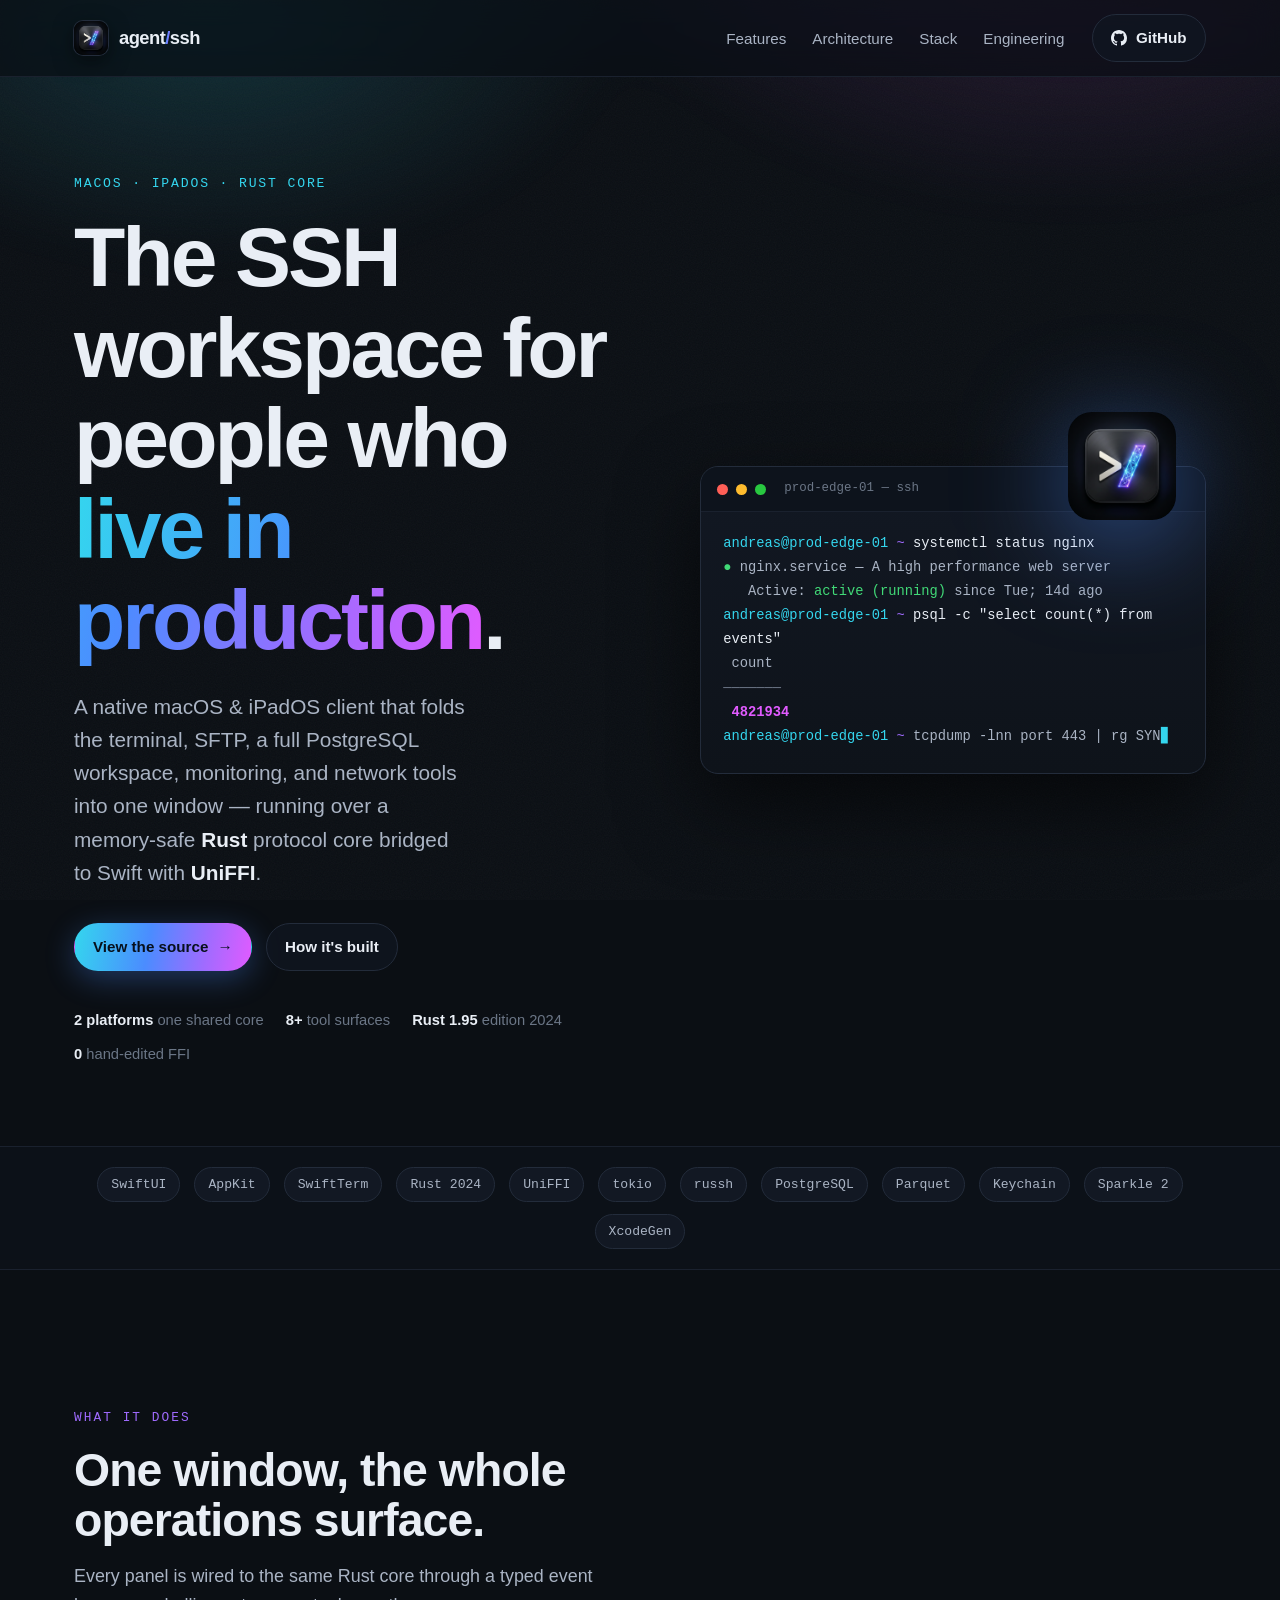
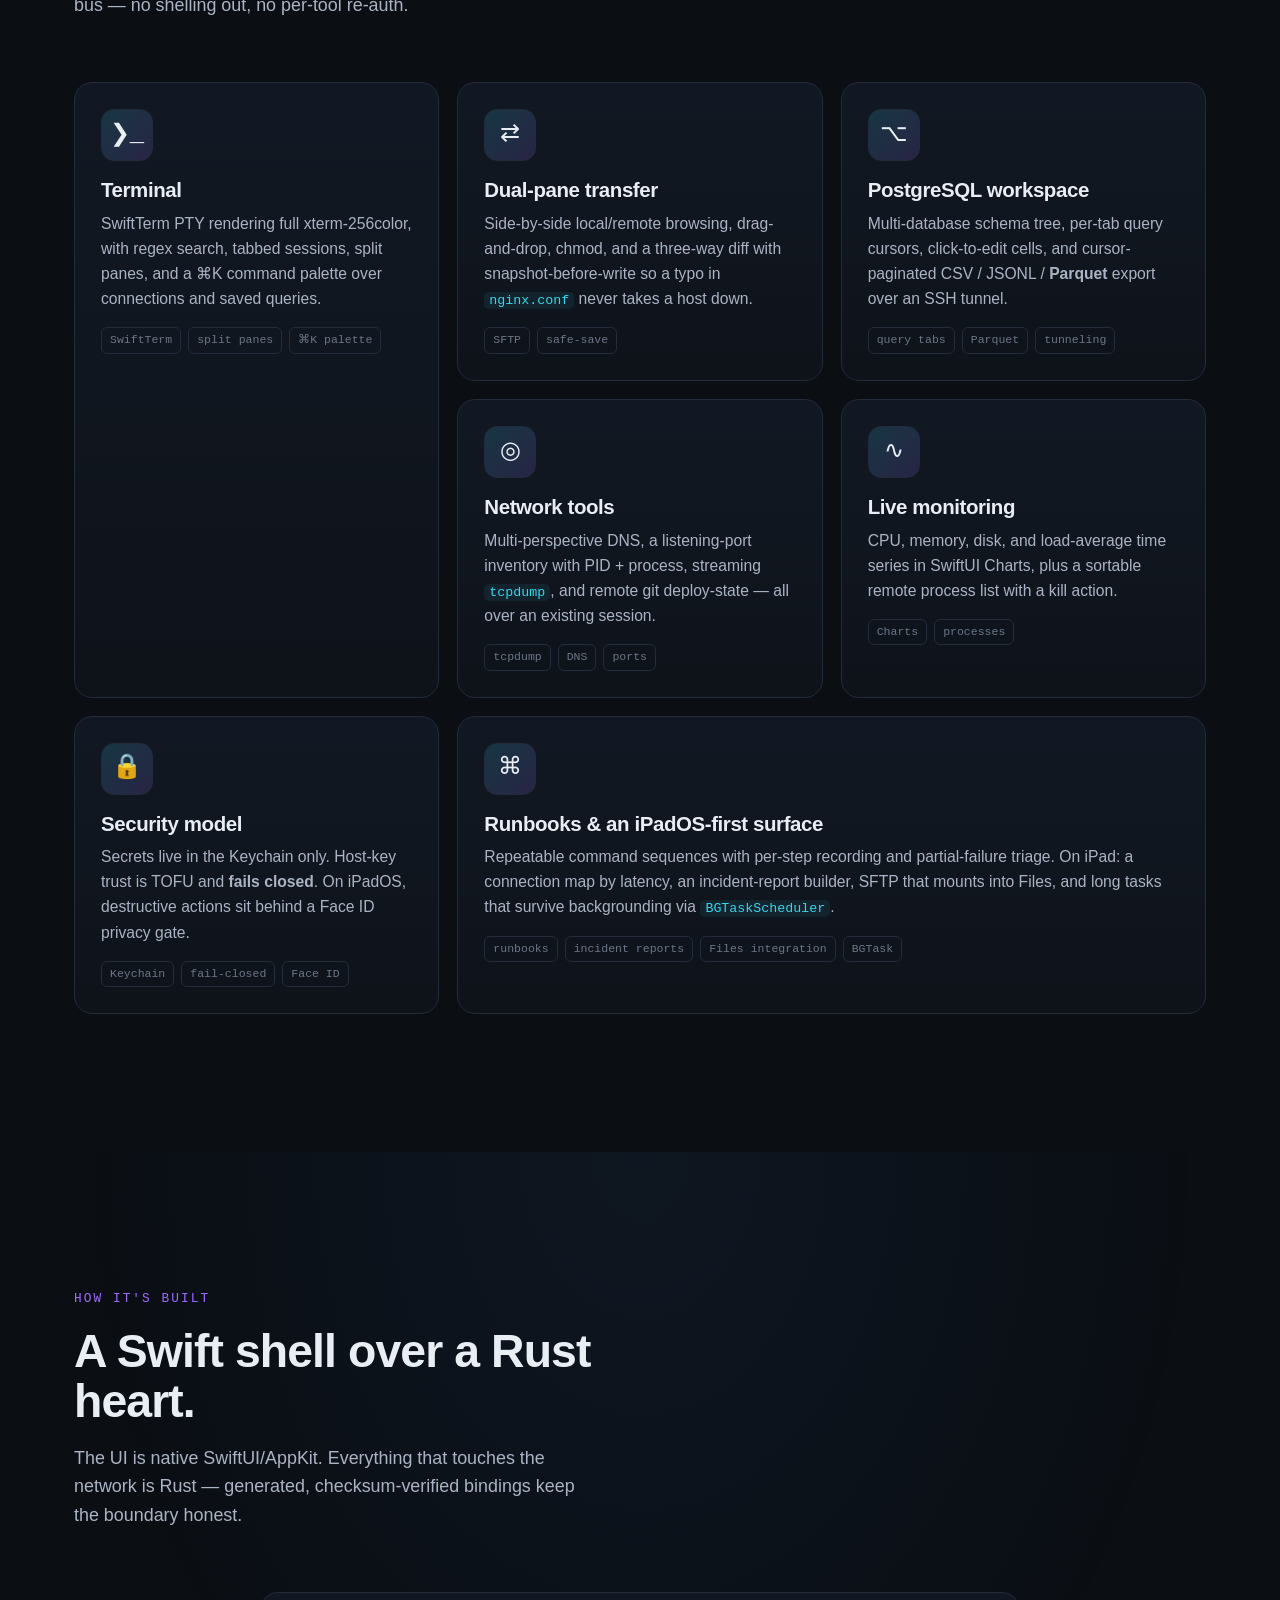
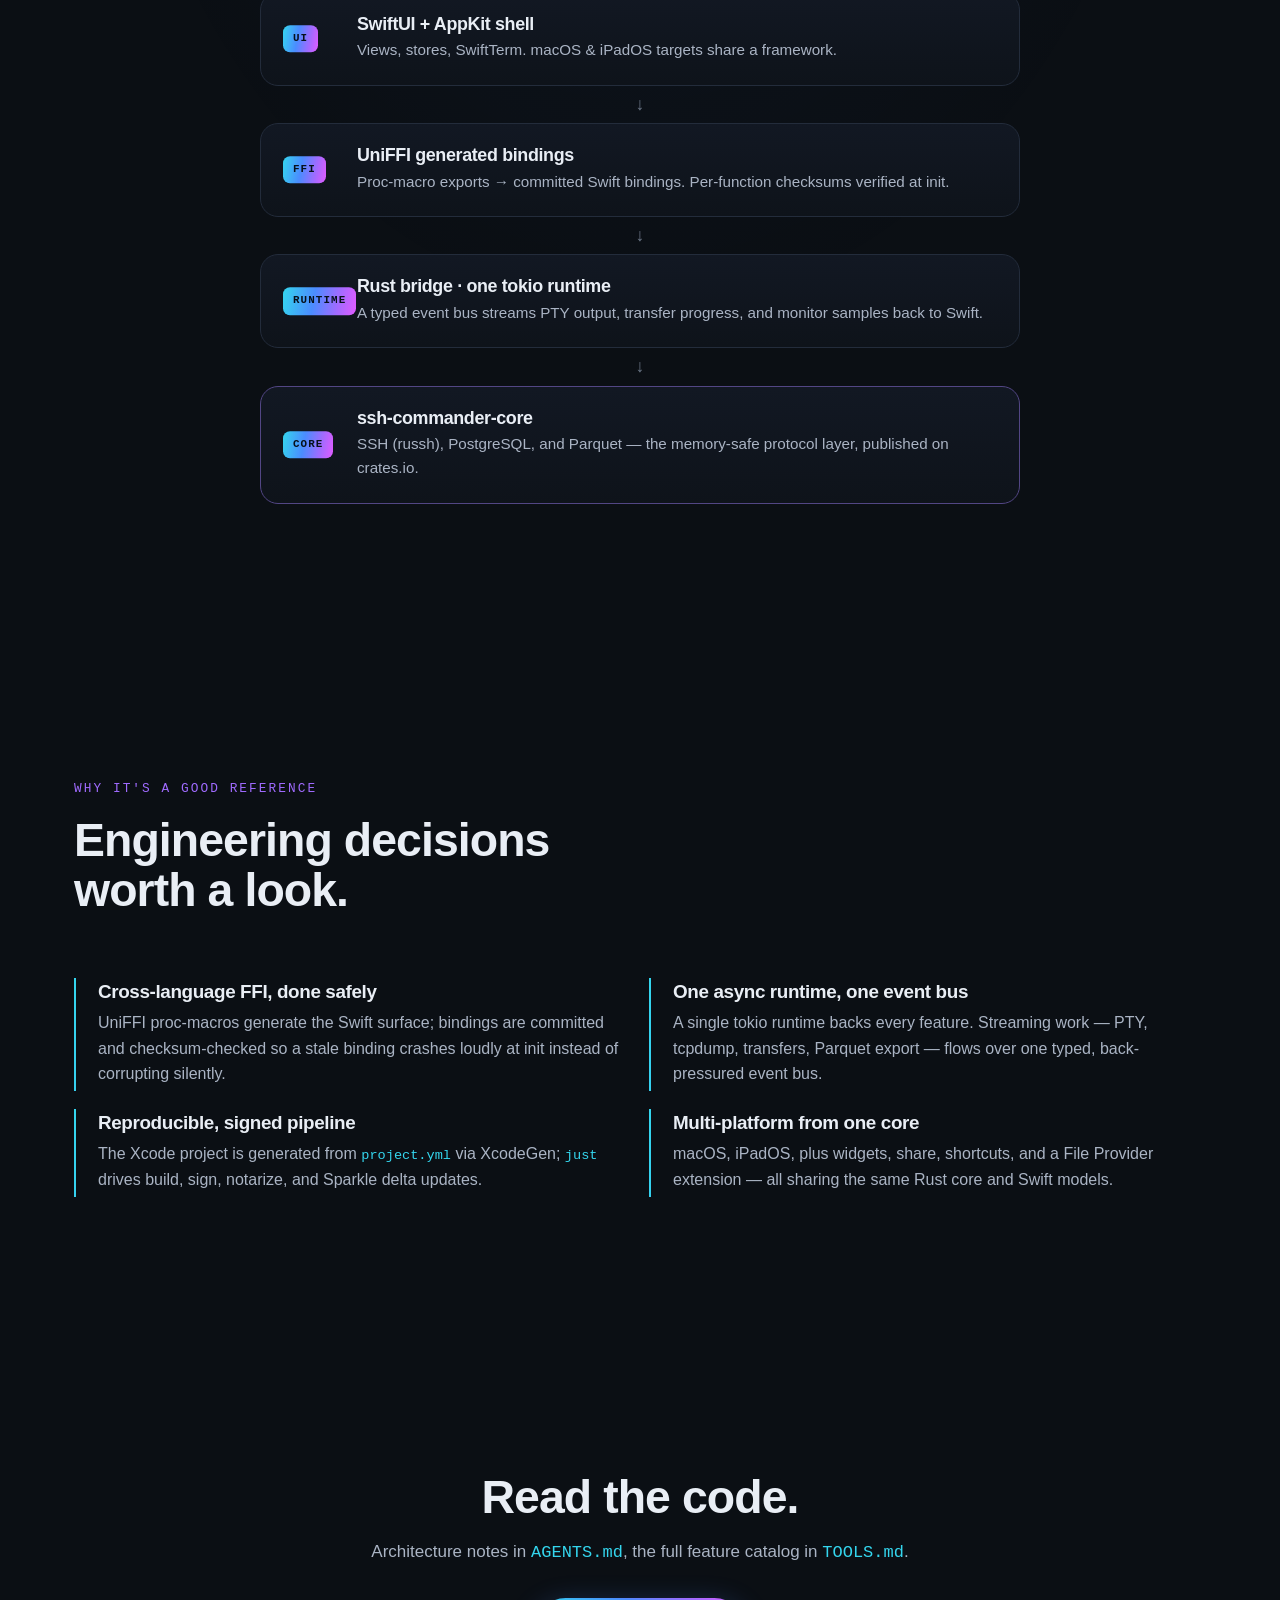
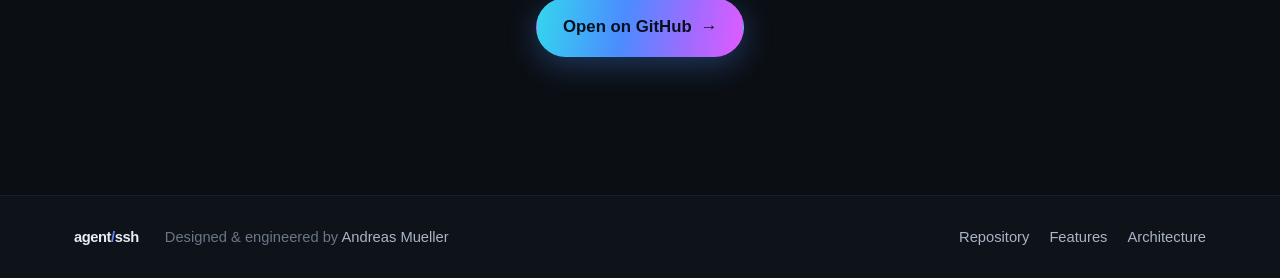
==== site/index.html @ 8d7138bf "docs: add landing page, social card, AGPL license, and contribution docs - site/: dark 'midnight ter" ====
<!doctype html>
<html lang="en">
  <head>
    <meta charset="utf-8" />
    <meta name="viewport" content="width=device-width, initial-scale=1" />
    <title>agent-ssh — native macOS &amp; iPadOS SSH workspace with a Rust core</title>
    <meta
      name="description"
      content="A native macOS and iPadOS SSH workspace — terminal, SFTP, PostgreSQL, monitoring, and network tools — built on a memory-safe Rust protocol core bridged to Swift with UniFFI."
    />
    <meta name="theme-color" content="#0B0F14" />
    <meta name="color-scheme" content="dark" />

    <!-- Open Graph / social -->
    <meta property="og:type" content="website" />
    <meta property="og:title" content="agent-ssh — SSH workspace for people who live in production" />
    <meta
      property="og:description"
      content="Native macOS &amp; iPadOS. Terminal, SFTP, PostgreSQL, monitoring — over a memory-safe Rust core bridged to Swift with UniFFI."
    />
    <meta property="og:url" content="https://asmuelle.github.io/agent-ssh/" />
    <meta property="og:image" content="https://asmuelle.github.io/agent-ssh/assets/og-image.png" />
    <meta property="og:image:width" content="1200" />
    <meta property="og:image:height" content="630" />
    <meta name="twitter:card" content="summary_large_image" />
    <meta name="twitter:title" content="agent-ssh — SSH workspace for people who live in production" />
    <meta
      name="twitter:description"
      content="Native macOS &amp; iPadOS. Terminal, SFTP, PostgreSQL, monitoring — over a memory-safe Rust core."
    />
    <meta name="twitter:image" content="https://asmuelle.github.io/agent-ssh/assets/og-image.png" />

    <link rel="icon" type="image/png" href="assets/icon.png" />
    <link rel="apple-touch-icon" href="assets/icon.png" />
    <link rel="preload" as="image" href="assets/icon.png" fetchpriority="high" />
    <link rel="stylesheet" href="styles.css" />
  </head>
  <body>
    <div class="grain" aria-hidden="true"></div>
    <div class="aurora" aria-hidden="true"></div>

    <header class="site-header">
      <nav class="nav" aria-label="Primary">
        <a class="brand" href="#top" aria-label="agent-ssh home">
          <img class="brand-mark" src="assets/icon.png" alt="" width="34" height="34" />
          <span class="brand-name">agent<span class="brand-slash">/</span>ssh</span>
        </a>
        <ul class="nav-links">
          <li><a href="#features">Features</a></li>
          <li><a href="#architecture">Architecture</a></li>
          <li><a href="#stack">Stack</a></li>
          <li><a href="#engineering">Engineering</a></li>
        </ul>
        <a class="btn btn-ghost nav-cta" href="https://github.com/asmuelle/agent-ssh">
          <svg viewBox="0 0 16 16" width="16" height="16" aria-hidden="true" fill="currentColor">
            <path d="M8 0C3.58 0 0 3.58 0 8c0 3.54 2.29 6.53 5.47 7.59.4.07.55-.17.55-.38 0-.19-.01-.82-.01-1.49-2.01.37-2.53-.49-2.69-.94-.09-.23-.48-.94-.82-1.13-.28-.15-.68-.52-.01-.53.63-.01 1.08.58 1.23.82.72 1.21 1.87.87 2.33.66.07-.52.28-.87.51-1.07-1.78-.2-3.64-.89-3.64-3.95 0-.87.31-1.59.82-2.15-.08-.2-.36-1.02.08-2.12 0 0 .67-.21 2.2.82.64-.18 1.32-.27 2-.27.68 0 1.36.09 2 .27 1.53-1.04 2.2-.82 2.2-.82.44 1.1.16 1.92.08 2.12.51.56.82 1.27.82 2.15 0 3.07-1.87 3.75-3.65 3.95.29.25.54.73.54 1.48 0 1.07-.01 1.93-.01 2.2 0 .21.15.46.55.38A8.01 8.01 0 0016 8c0-4.42-3.58-8-8-8z"/>
          </svg>
          GitHub
        </a>
      </nav>
    </header>

    <main id="top">
      <!-- HERO -->
      <section class="hero" aria-labelledby="hero-heading">
        <div class="hero-copy" data-reveal>
          <p class="eyebrow">macOS&nbsp;·&nbsp;iPadOS&nbsp;·&nbsp;Rust&nbsp;core</p>
          <h1 id="hero-heading">
            The SSH workspace for people who <span class="grad">live in production</span>.
          </h1>
          <p class="lede">
            A native macOS &amp; iPadOS client that folds the terminal, SFTP, a full
            PostgreSQL workspace, monitoring, and network tools into one window —
            running over a memory-safe <strong>Rust</strong> protocol core bridged to
            Swift with <strong>UniFFI</strong>.
          </p>
          <div class="cta-row">
            <a class="btn btn-primary" href="https://github.com/asmuelle/agent-ssh">
              View the source
              <span class="btn-arrow" aria-hidden="true">→</span>
            </a>
            <a class="btn btn-ghost" href="#architecture">How it's built</a>
          </div>
          <ul class="hero-chips" aria-label="At a glance">
            <li><b>2&nbsp;platforms</b> one shared core</li>
            <li><b>8+</b> tool surfaces</li>
            <li><b>Rust 1.95</b> edition 2024</li>
            <li><b>0</b> hand-edited FFI</li>
          </ul>
        </div>

        <div class="hero-visual" data-reveal>
          <div class="glow-icon">
            <img src="assets/icon.png" alt="agent-ssh app icon" width="120" height="120" />
          </div>
          <div class="window" role="img" aria-label="Terminal session example">
            <div class="window-bar">
              <span class="dot dot-r"></span><span class="dot dot-y"></span><span class="dot dot-g"></span>
              <span class="window-title">prod-edge-01 — ssh</span>
            </div>
            <pre class="term" aria-hidden="true"><code><span class="c-prompt">andreas@prod-edge-01</span><span class="c-path"> ~</span> <span class="c-cmd">systemctl status nginx</span>
<span class="c-ok">●</span> nginx.service — A high performance web server
   Active: <span class="c-ok">active (running)</span> since Tue; 14d ago
<span class="c-prompt">andreas@prod-edge-01</span><span class="c-path"> ~</span> <span class="c-cmd">psql -c "select count(*) from events"</span>
 count
<span class="c-dim">───────</span>
 <span class="c-num">4821934</span>
<span class="c-prompt">andreas@prod-edge-01</span><span class="c-path"> ~</span> <span class="typed" data-type="tcpdump -lnn port 443 | rg SYN"></span><span class="caret">▋</span></code></pre>
          </div>
        </div>
      </section>

      <!-- STACK STRIP -->
      <section class="stack-strip" id="stack" aria-label="Technology stack">
        <ul class="ticker" data-reveal>
          <li>SwiftUI</li><li>AppKit</li><li>SwiftTerm</li><li>Rust&nbsp;2024</li>
          <li>UniFFI</li><li>tokio</li><li>russh</li><li>PostgreSQL</li>
          <li>Parquet</li><li>Keychain</li><li>Sparkle&nbsp;2</li><li>XcodeGen</li>
        </ul>
      </section>

      <!-- FEATURES -->
      <section class="section" id="features" aria-labelledby="features-heading">
        <div class="section-head" data-reveal>
          <p class="kicker">What it does</p>
          <h2 id="features-heading">One window, the whole operations surface.</h2>
          <p class="section-sub">
            Every panel is wired to the same Rust core through a typed event bus —
            no shelling out, no per-tool re-auth.
          </p>
        </div>

        <div class="bento">
          <article class="card card-lg" data-reveal>
            <div class="card-glyph">❯_</div>
            <h3>Terminal</h3>
            <p>
              SwiftTerm PTY rendering full xterm-256color, with regex search, tabbed
              sessions, split panes, and a ⌘K command palette over connections and
              saved queries.
            </p>
            <ul class="tags"><li>SwiftTerm</li><li>split panes</li><li>⌘K palette</li></ul>
          </article>

          <article class="card" data-reveal>
            <div class="card-glyph">⇄</div>
            <h3>Dual-pane transfer</h3>
            <p>
              Side-by-side local/remote browsing, drag-and-drop, chmod, and a
              three-way diff with snapshot-before-write so a typo in
              <code>nginx.conf</code> never takes a host down.
            </p>
            <ul class="tags"><li>SFTP</li><li>safe-save</li></ul>
          </article>

          <article class="card" data-reveal>
            <div class="card-glyph">⌥</div>
            <h3>PostgreSQL workspace</h3>
            <p>
              Multi-database schema tree, per-tab query cursors, click-to-edit cells,
              and cursor-paginated CSV / JSONL / <strong>Parquet</strong> export over
              an SSH tunnel.
            </p>
            <ul class="tags"><li>query tabs</li><li>Parquet</li><li>tunneling</li></ul>
          </article>

          <article class="card" data-reveal>
            <div class="card-glyph">◎</div>
            <h3>Network tools</h3>
            <p>
              Multi-perspective DNS, a listening-port inventory with PID + process,
              streaming <code>tcpdump</code>, and remote git deploy-state — all over an
              existing session.
            </p>
            <ul class="tags"><li>tcpdump</li><li>DNS</li><li>ports</li></ul>
          </article>

          <article class="card" data-reveal>
            <div class="card-glyph">∿</div>
            <h3>Live monitoring</h3>
            <p>
              CPU, memory, disk, and load-average time series in SwiftUI Charts, plus a
              sortable remote process list with a kill action.
            </p>
            <ul class="tags"><li>Charts</li><li>processes</li></ul>
          </article>

          <article class="card" data-reveal>
            <div class="card-glyph">🔒</div>
            <h3>Security model</h3>
            <p>
              Secrets live in the Keychain only. Host-key trust is TOFU and
              <strong>fails closed</strong>. On iPadOS, destructive actions sit behind a
              Face&nbsp;ID privacy gate.
            </p>
            <ul class="tags"><li>Keychain</li><li>fail-closed</li><li>Face ID</li></ul>
          </article>

          <article class="card card-wide" data-reveal>
            <div class="card-glyph">⌘</div>
            <h3>Runbooks &amp; an iPadOS-first surface</h3>
            <p>
              Repeatable command sequences with per-step recording and partial-failure
              triage. On iPad: a connection map by latency, an incident-report builder,
              SFTP that mounts into Files, and long tasks that survive backgrounding via
              <code>BGTaskScheduler</code>.
            </p>
            <ul class="tags"><li>runbooks</li><li>incident reports</li><li>Files integration</li><li>BGTask</li></ul>
          </article>
        </div>
      </section>

      <!-- ARCHITECTURE -->
      <section class="section section-arch" id="architecture" aria-labelledby="arch-heading">
        <div class="section-head" data-reveal>
          <p class="kicker">How it's built</p>
          <h2 id="arch-heading">A Swift shell over a Rust heart.</h2>
          <p class="section-sub">
            The UI is native SwiftUI/AppKit. Everything that touches the network is
            Rust — generated, checksum-verified bindings keep the boundary honest.
          </p>
        </div>

        <div class="arch" data-reveal>
          <div class="layer layer-ui">
            <span class="layer-tag">UI</span>
            <h4>SwiftUI&nbsp;+&nbsp;AppKit shell</h4>
            <p>Views, stores, SwiftTerm. macOS &amp; iPadOS targets share a framework.</p>
          </div>
          <div class="arch-arrow" aria-hidden="true">↓</div>
          <div class="layer layer-ffi">
            <span class="layer-tag">FFI</span>
            <h4>UniFFI generated bindings</h4>
            <p>Proc-macro exports → committed Swift bindings. Per-function checksums verified at init.</p>
          </div>
          <div class="arch-arrow" aria-hidden="true">↓</div>
          <div class="layer layer-rt">
            <span class="layer-tag">Runtime</span>
            <h4>Rust bridge · one tokio runtime</h4>
            <p>A typed event bus streams PTY output, transfer progress, and monitor samples back to Swift.</p>
          </div>
          <div class="arch-arrow" aria-hidden="true">↓</div>
          <div class="layer layer-core">
            <span class="layer-tag">Core</span>
            <h4>ssh-commander-core</h4>
            <p>SSH (russh), PostgreSQL, and Parquet — the memory-safe protocol layer, published on crates.io.</p>
          </div>
        </div>
      </section>

      <!-- ENGINEERING HIGHLIGHTS -->
      <section class="section" id="engineering" aria-labelledby="eng-heading">
        <div class="section-head" data-reveal>
          <p class="kicker">Why it's a good reference</p>
          <h2 id="eng-heading">Engineering decisions worth a look.</h2>
        </div>
        <div class="highlights">
          <div class="hl" data-reveal>
            <h3>Cross-language FFI, done safely</h3>
            <p>
              UniFFI proc-macros generate the Swift surface; bindings are committed and
              checksum-checked so a stale binding crashes loudly at init instead of
              corrupting silently.
            </p>
          </div>
          <div class="hl" data-reveal>
            <h3>One async runtime, one event bus</h3>
            <p>
              A single tokio runtime backs every feature. Streaming work — PTY, tcpdump,
              transfers, Parquet export — flows over one typed, back-pressured event bus.
            </p>
          </div>
          <div class="hl" data-reveal>
            <h3>Reproducible, signed pipeline</h3>
            <p>
              The Xcode project is generated from <code>project.yml</code> via XcodeGen;
              <code>just</code> drives build, sign, notarize, and Sparkle delta updates.
            </p>
          </div>
          <div class="hl" data-reveal>
            <h3>Multi-platform from one core</h3>
            <p>
              macOS, iPadOS, plus widgets, share, shortcuts, and a File Provider
              extension — all sharing the same Rust core and Swift models.
            </p>
          </div>
        </div>
      </section>

      <!-- CTA -->
      <section class="closing" data-reveal>
        <h2>Read the code.</h2>
        <p>Architecture notes in <code>AGENTS.md</code>, the full feature catalog in <code>TOOLS.md</code>.</p>
        <a class="btn btn-primary btn-lg" href="https://github.com/asmuelle/agent-ssh">
          Open on GitHub <span class="btn-arrow" aria-hidden="true">→</span>
        </a>
      </section>
    </main>

    <footer class="site-footer">
      <div class="foot-inner">
        <span class="foot-brand">agent<span class="brand-slash">/</span>ssh</span>
        <span class="foot-by">Designed &amp; engineered by <a href="https://github.com/asmuelle">Andreas&nbsp;Mueller</a></span>
        <nav class="foot-links" aria-label="Footer">
          <a href="https://github.com/asmuelle/agent-ssh">Repository</a>
          <a href="https://github.com/asmuelle/agent-ssh/blob/main/TOOLS.md">Features</a>
          <a href="https://github.com/asmuelle/agent-ssh/blob/main/AGENTS.md">Architecture</a>
        </nav>
      </div>
    </footer>

    <script src="main.js" defer></script>
  </body>
</html>
---- site/styles.css ----
/* ============================================================
   agent-ssh — landing page
   Design language: "midnight terminal" — near-black navy,
   chrome text, cyan→violet neon accent (from the app icon).
   ============================================================ */

:root {
  /* surfaces */
  --bg: #0b0f14;
  --bg-2: #0e131a;
  --surface: #121823;
  --surface-2: #161d2a;
  --line: #232c3b;
  --line-soft: #1a212e;

  /* text */
  --text: #e9eef5;
  --text-2: #aab4c4;
  --text-3: #6b7686;

  /* neon accent ramp (icon-derived) */
  --cyan: #34d6ee;
  --blue: #4b8cff;
  --violet: #a06bff;
  --magenta: #e15bff;
  --accent: var(--blue);

  --grad: linear-gradient(100deg, var(--cyan), var(--blue) 42%, var(--violet) 74%, var(--magenta));
  --grad-soft: linear-gradient(135deg, rgba(52, 214, 238, 0.16), rgba(160, 107, 255, 0.16));

  /* type */
  --font-ui: -apple-system, BlinkMacSystemFont, "SF Pro Display", "Segoe UI", Inter,
    Roboto, Helvetica, Arial, sans-serif;
  --font-mono: "SF Mono", ui-monospace, "JetBrains Mono", Menlo, Consolas, monospace;

  --text-hero: clamp(2.5rem, 1.3rem + 5.2vw, 5.25rem);
  --text-h2: clamp(1.7rem, 1.1rem + 2.4vw, 2.9rem);
  --text-lede: clamp(1.05rem, 0.98rem + 0.5vw, 1.3rem);

  /* rhythm */
  --space-section: clamp(4.5rem, 3rem + 7vw, 9rem);
  --radius: 18px;
  --radius-sm: 12px;
  --maxw: 1180px;

  /* motion */
  --dur: 280ms;
  --ease: cubic-bezier(0.16, 1, 0.3, 1);
}

* { box-sizing: border-box; }

html { scroll-behavior: smooth; }

body {
  margin: 0;
  background: var(--bg);
  color: var(--text);
  font-family: var(--font-ui);
  font-size: 17px;
  line-height: 1.6;
  -webkit-font-smoothing: antialiased;
  text-rendering: optimizeLegibility;
  overflow-x: hidden;
}

a { color: inherit; text-decoration: none; }
h1, h2, h3, h4 { margin: 0; line-height: 1.08; letter-spacing: -0.02em; font-weight: 700; }
p { margin: 0; }
img { display: block; }

/* ---- atmosphere ---- */
.aurora {
  position: fixed;
  inset: -25% -10% auto -10%;
  height: 80vh;
  z-index: 0;
  pointer-events: none;
  background:
    radial-gradient(40% 55% at 22% 30%, rgba(52, 214, 238, 0.18), transparent 70%),
    radial-gradient(45% 60% at 78% 18%, rgba(225, 91, 255, 0.16), transparent 72%),
    radial-gradient(50% 60% at 55% 0%, rgba(75, 140, 255, 0.16), transparent 70%);
  filter: blur(20px);
}
.grain {
  position: fixed;
  inset: 0;
  z-index: 1;
  pointer-events: none;
  opacity: 0.04;
  background-image: url("data:image/svg+xml,%3Csvg xmlns='http://www.w3.org/2000/svg' width='120' height='120'%3E%3Cfilter id='n'%3E%3CfeTurbulence type='fractalNoise' baseFrequency='0.85' numOctaves='3'/%3E%3C/filter%3E%3Crect width='100%25' height='100%25' filter='url(%23n)'/%3E%3C/svg%3E");
}

main, .site-header, .site-footer { position: relative; z-index: 2; }

/* ---- header / nav ---- */
.site-header {
  position: sticky;
  top: 0;
  backdrop-filter: saturate(140%) blur(14px);
  background: color-mix(in oklab, var(--bg) 72%, transparent);
  border-bottom: 1px solid var(--line-soft);
}
.nav {
  max-width: var(--maxw);
  margin: 0 auto;
  padding: 14px 24px;
  display: flex;
  align-items: center;
  gap: 24px;
}
.brand { display: flex; align-items: center; gap: 11px; font-weight: 700; letter-spacing: -0.03em; font-size: 1.15rem; }
.brand-mark { border-radius: 9px; box-shadow: 0 0 0 1px var(--line), 0 6px 20px rgba(0,0,0,0.5); }
.brand-slash { background: var(--grad); -webkit-background-clip: text; background-clip: text; color: transparent; }
.nav-links { display: flex; gap: 26px; list-style: none; margin: 0 0 0 auto; padding: 0; }
.nav-links a { color: var(--text-2); font-size: 0.95rem; transition: color var(--dur) var(--ease); }
.nav-links a:hover { color: var(--text); }
.nav-cta { margin-left: 4px; }

/* ---- buttons ---- */
.btn {
  display: inline-flex;
  align-items: center;
  gap: 9px;
  padding: 11px 18px;
  border-radius: 999px;
  font-weight: 600;
  font-size: 0.95rem;
  border: 1px solid transparent;
  transition: transform var(--dur) var(--ease), background var(--dur) var(--ease),
    border-color var(--dur) var(--ease), box-shadow var(--dur) var(--ease);
  will-change: transform;
}
.btn:hover { transform: translateY(-2px); }
.btn-primary {
  color: #07101c;
  background: var(--grad);
  box-shadow: 0 8px 30px rgba(75, 140, 255, 0.32);
}
.btn-primary:hover { box-shadow: 0 12px 40px rgba(160, 107, 255, 0.45); }
.btn-ghost {
  color: var(--text);
  border-color: var(--line);
  background: color-mix(in oklab, var(--surface) 60%, transparent);
}
.btn-ghost:hover { border-color: var(--accent); background: var(--surface-2); }
.btn-lg { padding: 15px 26px; font-size: 1.05rem; }
.btn-arrow { transition: transform var(--dur) var(--ease); }
.btn:hover .btn-arrow { transform: translateX(4px); }

/* ---- hero ---- */
.hero {
  max-width: var(--maxw);
  margin: 0 auto;
  padding: clamp(3rem, 2rem + 5vw, 6.5rem) 24px clamp(3rem, 2rem + 4vw, 5rem);
  display: grid;
  grid-template-columns: 1.05fr 0.95fr;
  gap: clamp(2rem, 1rem + 4vw, 4.5rem);
  align-items: center;
}
.eyebrow {
  font-family: var(--font-mono);
  font-size: 0.82rem;
  letter-spacing: 0.14em;
  text-transform: uppercase;
  color: var(--cyan);
  margin-bottom: 1.1rem;
}
h1#hero-heading { font-size: var(--text-hero); letter-spacing: -0.035em; }
.grad { background: var(--grad); -webkit-background-clip: text; background-clip: text; color: transparent; }
.lede { color: var(--text-2); font-size: var(--text-lede); margin-top: 1.5rem; max-width: 34ch; }
.lede strong { color: var(--text); font-weight: 600; }
.cta-row { display: flex; gap: 14px; margin-top: 2.1rem; flex-wrap: wrap; }

.hero-chips {
  display: flex;
  flex-wrap: wrap;
  gap: 10px 22px;
  list-style: none;
  margin: 2.4rem 0 0;
  padding: 0;
  font-size: 0.92rem;
  color: var(--text-3);
}
.hero-chips b { color: var(--text); font-variant-numeric: tabular-nums; }

/* hero visual */
.hero-visual { position: relative; }
.glow-icon {
  position: absolute;
  top: -54px;
  right: 6%;
  z-index: 3;
  filter: drop-shadow(0 18px 50px rgba(75, 140, 255, 0.5));
  animation: float 7s ease-in-out infinite;
}
.glow-icon img { width: 108px; height: 108px; border-radius: 24px; }

.window {
  border: 1px solid var(--line);
  border-radius: var(--radius);
  background: linear-gradient(180deg, var(--surface), var(--bg-2));
  box-shadow: 0 30px 80px rgba(0, 0, 0, 0.55), inset 0 1px 0 rgba(255, 255, 255, 0.04);
  overflow: hidden;
}
.window-bar {
  display: flex;
  align-items: center;
  gap: 8px;
  padding: 12px 16px;
  background: color-mix(in oklab, var(--surface-2) 80%, black);
  border-bottom: 1px solid var(--line-soft);
}
.dot { width: 11px; height: 11px; border-radius: 50%; }
.dot-r { background: #ff5f57; } .dot-y { background: #febc2e; } .dot-g { background: #28c840; }
.window-title {
  margin-left: 10px;
  font-family: var(--font-mono);
  font-size: 0.78rem;
  color: var(--text-3);
}
.term {
  margin: 0;
  padding: 20px 22px 24px;
  font-family: var(--font-mono);
  font-size: 0.86rem;
  line-height: 1.75;
  color: var(--text-2);
  white-space: pre-wrap;
  word-break: break-word;
}
.c-prompt { color: var(--cyan); }
.c-path { color: var(--violet); }
.c-cmd { color: var(--text); }
.c-ok { color: #41d977; }
.c-num { color: var(--magenta); font-weight: 600; }
.c-dim { color: var(--text-3); }
.caret { color: var(--cyan); animation: blink 1.1s step-end infinite; }

/* ---- stack strip ---- */
.stack-strip {
  border-block: 1px solid var(--line-soft);
  background: color-mix(in oklab, var(--bg-2) 70%, transparent);
  overflow: hidden;
}
.ticker {
  max-width: var(--maxw);
  margin: 0 auto;
  padding: 20px 24px;
  display: flex;
  flex-wrap: wrap;
  gap: 12px 14px;
  list-style: none;
  justify-content: center;
}
.ticker li {
  font-family: var(--font-mono);
  font-size: 0.82rem;
  color: var(--text-2);
  padding: 6px 13px;
  border: 1px solid var(--line);
  border-radius: 999px;
  background: var(--surface);
}

/* ---- sections ---- */
.section { max-width: var(--maxw); margin: 0 auto; padding: var(--space-section) 24px; }
.section-head { max-width: 56ch; margin-bottom: clamp(2.5rem, 1.5rem + 3vw, 4rem); }
.kicker {
  font-family: var(--font-mono);
  font-size: 0.8rem;
  letter-spacing: 0.16em;
  text-transform: uppercase;
  color: var(--violet);
  margin-bottom: 1rem;
}
.section h2 { font-size: var(--text-h2); }
.section-sub { color: var(--text-2); margin-top: 1.1rem; font-size: 1.12rem; }

/* ---- bento ---- */
.bento {
  display: grid;
  grid-template-columns: repeat(3, 1fr);
  gap: 18px;
}
.card {
  position: relative;
  border: 1px solid var(--line);
  border-radius: var(--radius);
  padding: 26px;
  background: linear-gradient(180deg, var(--surface), var(--bg-2));
  overflow: hidden;
  transition: transform var(--dur) var(--ease), border-color var(--dur) var(--ease),
    box-shadow var(--dur) var(--ease);
}
.card::before {
  content: "";
  position: absolute;
  inset: 0;
  padding: 1px;
  border-radius: inherit;
  background: var(--grad);
  -webkit-mask: linear-gradient(#000 0 0) content-box, linear-gradient(#000 0 0);
  -webkit-mask-composite: xor;
  mask-composite: exclude;
  opacity: 0;
  transition: opacity var(--dur) var(--ease);
}
.card:hover { transform: translateY(-4px); box-shadow: 0 22px 50px rgba(0, 0, 0, 0.5); }
.card:hover::before { opacity: 0.9; }
.card-lg { grid-column: span 1; grid-row: span 2; }
.card-wide { grid-column: span 2; }
.card-glyph {
  font-family: var(--font-mono);
  font-size: 1.5rem;
  width: 52px; height: 52px;
  display: grid; place-items: center;
  border-radius: 13px;
  background: var(--grad-soft);
  border: 1px solid var(--line);
  margin-bottom: 18px;
}
.card h3 { font-size: 1.28rem; margin-bottom: 0.6rem; }
.card p { color: var(--text-2); font-size: 0.98rem; }
.card code { font-family: var(--font-mono); font-size: 0.85em; color: var(--cyan); background: rgba(52,214,238,0.08); padding: 1px 5px; border-radius: 5px; }
.tags { display: flex; flex-wrap: wrap; gap: 7px; list-style: none; margin: 16px 0 0; padding: 0; }
.tags li {
  font-family: var(--font-mono);
  font-size: 0.72rem;
  color: var(--text-3);
  border: 1px solid var(--line);
  border-radius: 6px;
  padding: 3px 8px;
}

/* ---- architecture ---- */
.section-arch { background: radial-gradient(80% 120% at 50% 0%, rgba(75,140,255,0.06), transparent 60%); }
.arch {
  display: grid;
  gap: 10px;
  max-width: 760px;
  margin: 0 auto;
}
.layer {
  position: relative;
  border: 1px solid var(--line);
  border-radius: var(--radius);
  padding: 22px 24px 22px 96px;
  background: linear-gradient(180deg, var(--surface), var(--bg-2));
}
.layer-tag {
  position: absolute;
  left: 22px; top: 50%;
  transform: translateY(-50%);
  font-family: var(--font-mono);
  font-size: 0.68rem;
  letter-spacing: 0.1em;
  text-transform: uppercase;
  color: #07101c;
  background: var(--grad);
  padding: 5px 10px;
  border-radius: 7px;
  font-weight: 700;
}
.layer h4 { font-size: 1.12rem; margin-bottom: 4px; }
.layer p { color: var(--text-2); font-size: 0.95rem; }
.layer-core { border-color: color-mix(in oklab, var(--violet) 40%, var(--line)); }
.arch-arrow { text-align: center; color: var(--text-3); font-size: 1.1rem; line-height: 1; }

/* ---- highlights ---- */
.highlights { display: grid; grid-template-columns: repeat(2, 1fr); gap: 18px; }
.hl {
  border-left: 2px solid transparent;
  border-image: var(--grad) 1;
  padding: 4px 0 4px 22px;
}
.hl h3 { font-size: 1.18rem; margin-bottom: 0.5rem; }
.hl p { color: var(--text-2); font-size: 1rem; }
.hl code { font-family: var(--font-mono); font-size: 0.85em; color: var(--cyan); }

/* ---- closing ---- */
.closing {
  max-width: var(--maxw);
  margin: 0 auto;
  padding: var(--space-section) 24px;
  text-align: center;
}
.closing h2 { font-size: var(--text-h2); }
.closing p { color: var(--text-2); margin: 1rem 0 2rem; }
.closing code { font-family: var(--font-mono); color: var(--cyan); }

/* ---- footer ---- */
.site-footer { border-top: 1px solid var(--line-soft); background: var(--bg-2); }
.foot-inner {
  max-width: var(--maxw);
  margin: 0 auto;
  padding: 30px 24px;
  display: flex;
  flex-wrap: wrap;
  align-items: center;
  gap: 14px 26px;
  color: var(--text-3);
  font-size: 0.92rem;
}
.foot-brand { font-weight: 700; letter-spacing: -0.03em; color: var(--text); }
.foot-by { margin-right: auto; }
.foot-by a, .foot-links a { color: var(--text-2); transition: color var(--dur) var(--ease); }
.foot-by a:hover, .foot-links a:hover { color: var(--cyan); }
.foot-links { display: flex; gap: 20px; }

/* ---- reveal animation ---- */
[data-reveal] {
  opacity: 0;
  transform: translateY(22px);
  transition: opacity 0.7s var(--ease), transform 0.7s var(--ease);
}
[data-reveal].in { opacity: 1; transform: none; }

@keyframes float { 0%, 100% { transform: translateY(0); } 50% { transform: translateY(-10px); } }
@keyframes blink { 0%, 100% { opacity: 1; } 50% { opacity: 0; } }

/* ---- responsive ---- */
@media (max-width: 880px) {
  .hero { grid-template-columns: 1fr; }
  .hero-visual { order: -1; }
  .glow-icon { top: -38px; right: 4%; }
  .glow-icon img { width: 84px; height: 84px; }
  .nav-links { display: none; }
  .bento { grid-template-columns: repeat(2, 1fr); }
  .card-lg { grid-row: span 1; }
  .card-wide { grid-column: span 2; }
  .highlights { grid-template-columns: 1fr; }
}
@media (max-width: 560px) {
  body { font-size: 16px; }
  .bento { grid-template-columns: 1fr; }
  .card-wide { grid-column: span 1; }
  .foot-by { margin-right: 0; flex-basis: 100%; }
}

/* ---- accessibility ---- */
:focus-visible { outline: 2px solid var(--cyan); outline-offset: 3px; border-radius: 4px; }
@media (prefers-reduced-motion: reduce) {
  *, *::before, *::after { animation: none !important; transition: none !important; scroll-behavior: auto !important; }
  [data-reveal] { opacity: 1; transform: none; }
}
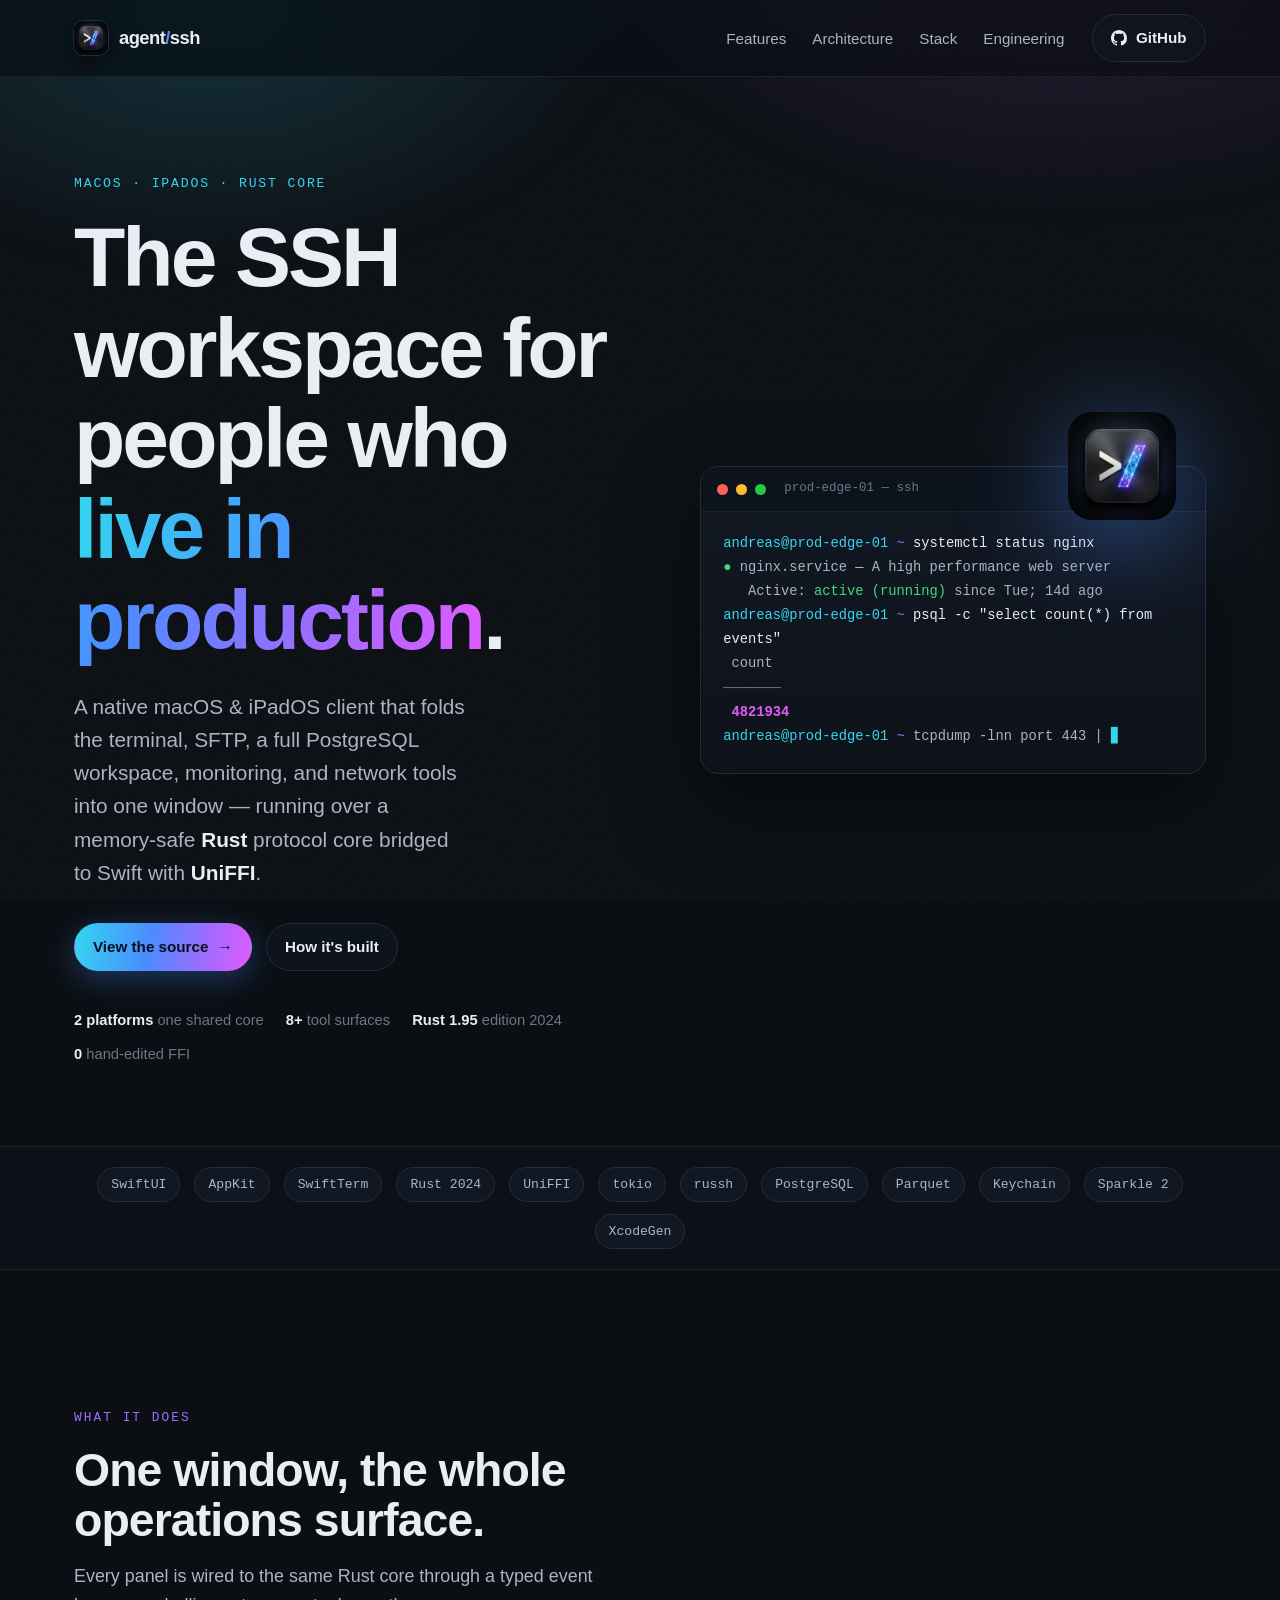
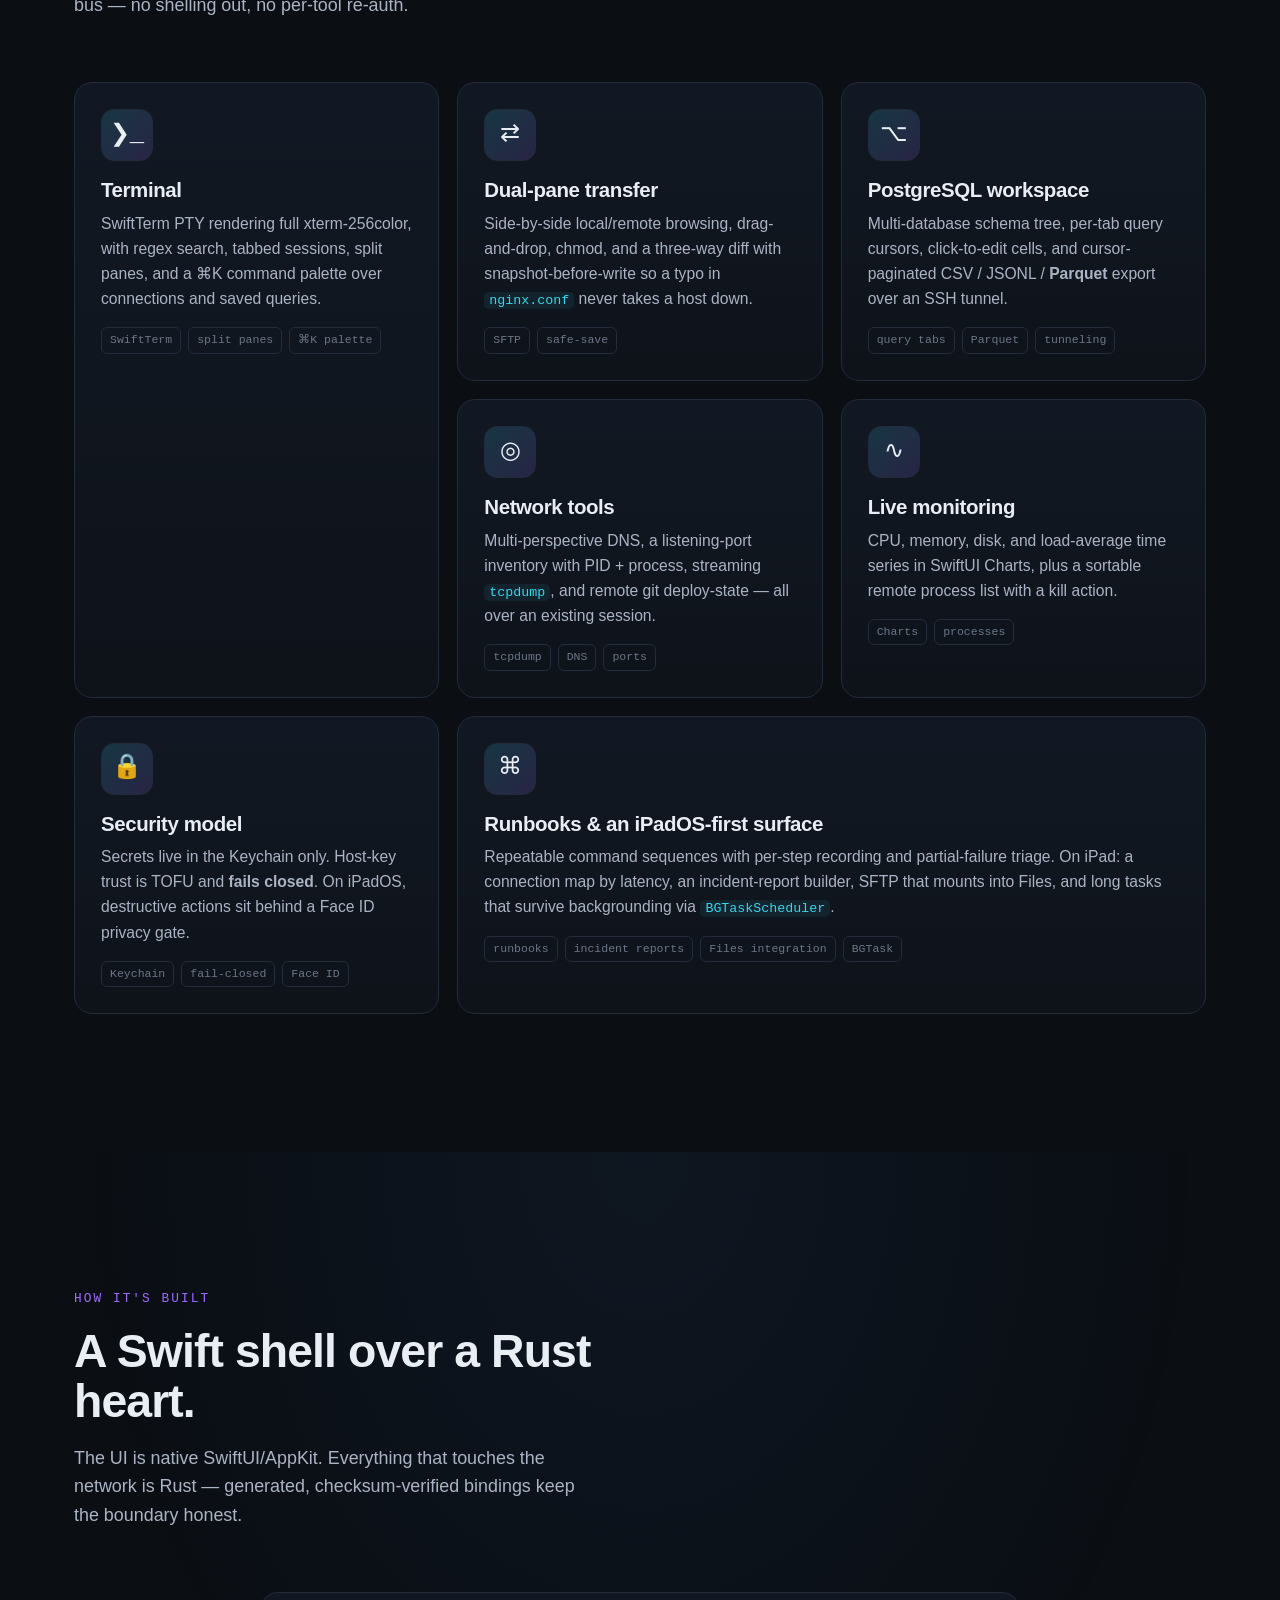
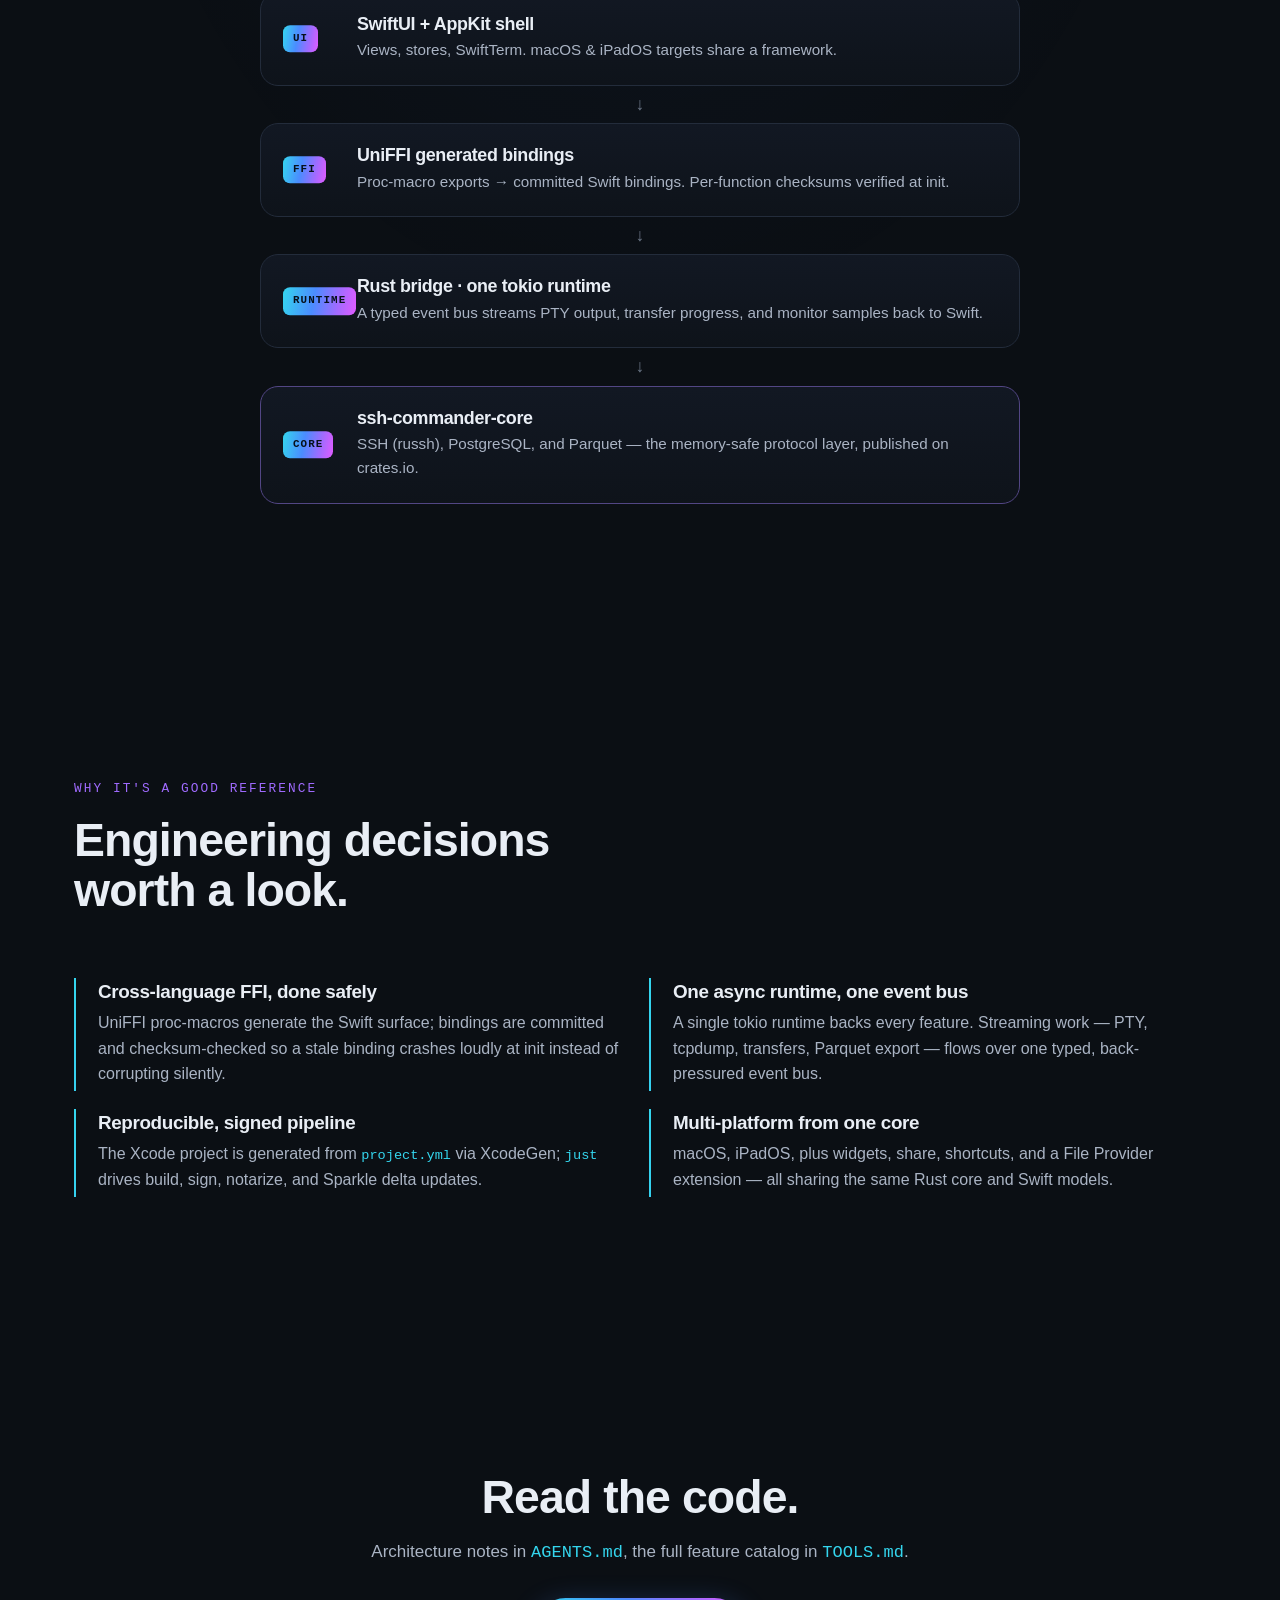
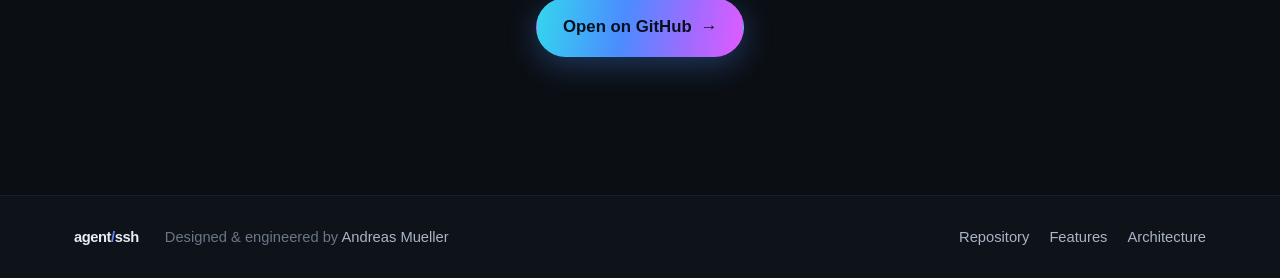
==== commit 4ed281d8: "site: add GoatCounter analytics to landing page Privacy-friendly, cookieless analytics via asmuelle." ====
--- a/site/index.html
+++ b/site/index.html
@@ -310,5 +310,12 @@
     </footer>
 
     <script src="main.js" defer></script>
+
+    <!-- Privacy-friendly analytics (GoatCounter) -->
+    <script
+      data-goatcounter="https://asmuelle.goatcounter.com/count"
+      async
+      src="//gc.zgo.at/count.js"
+    ></script>
   </body>
 </html>
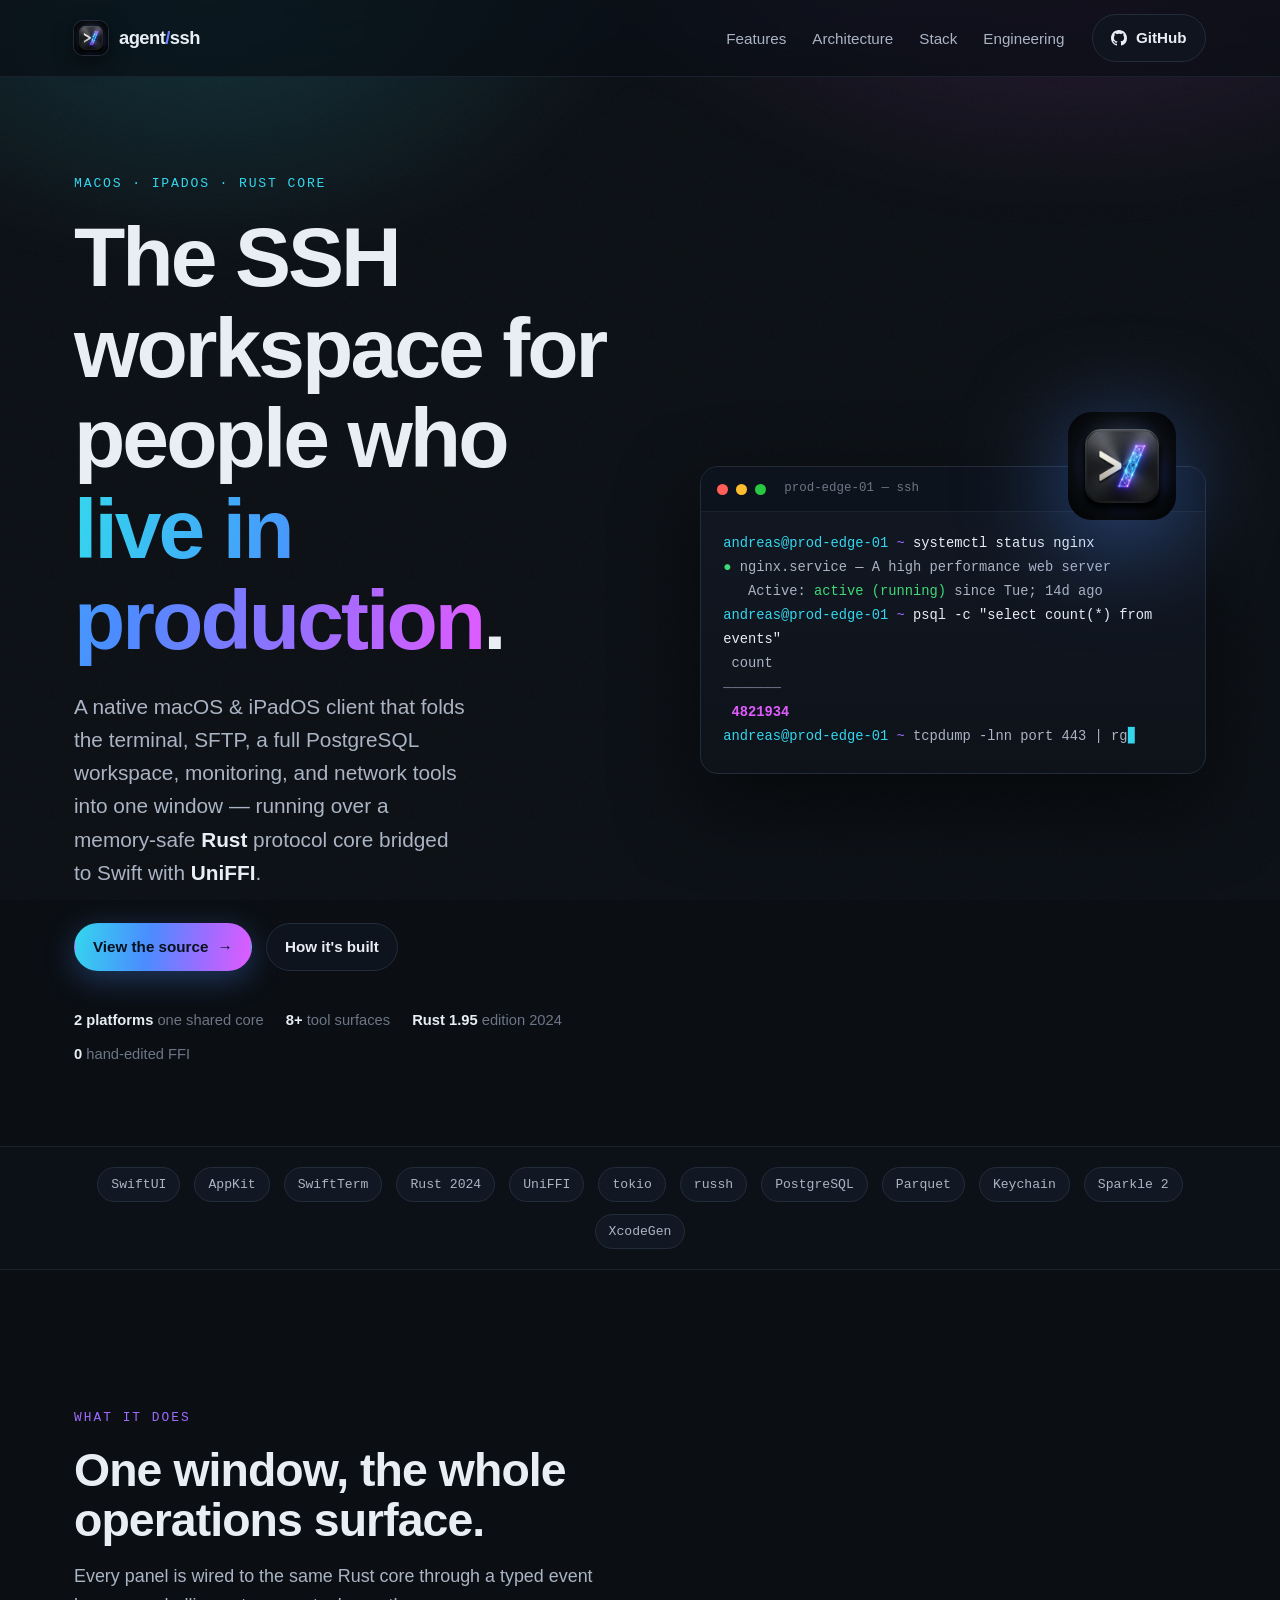
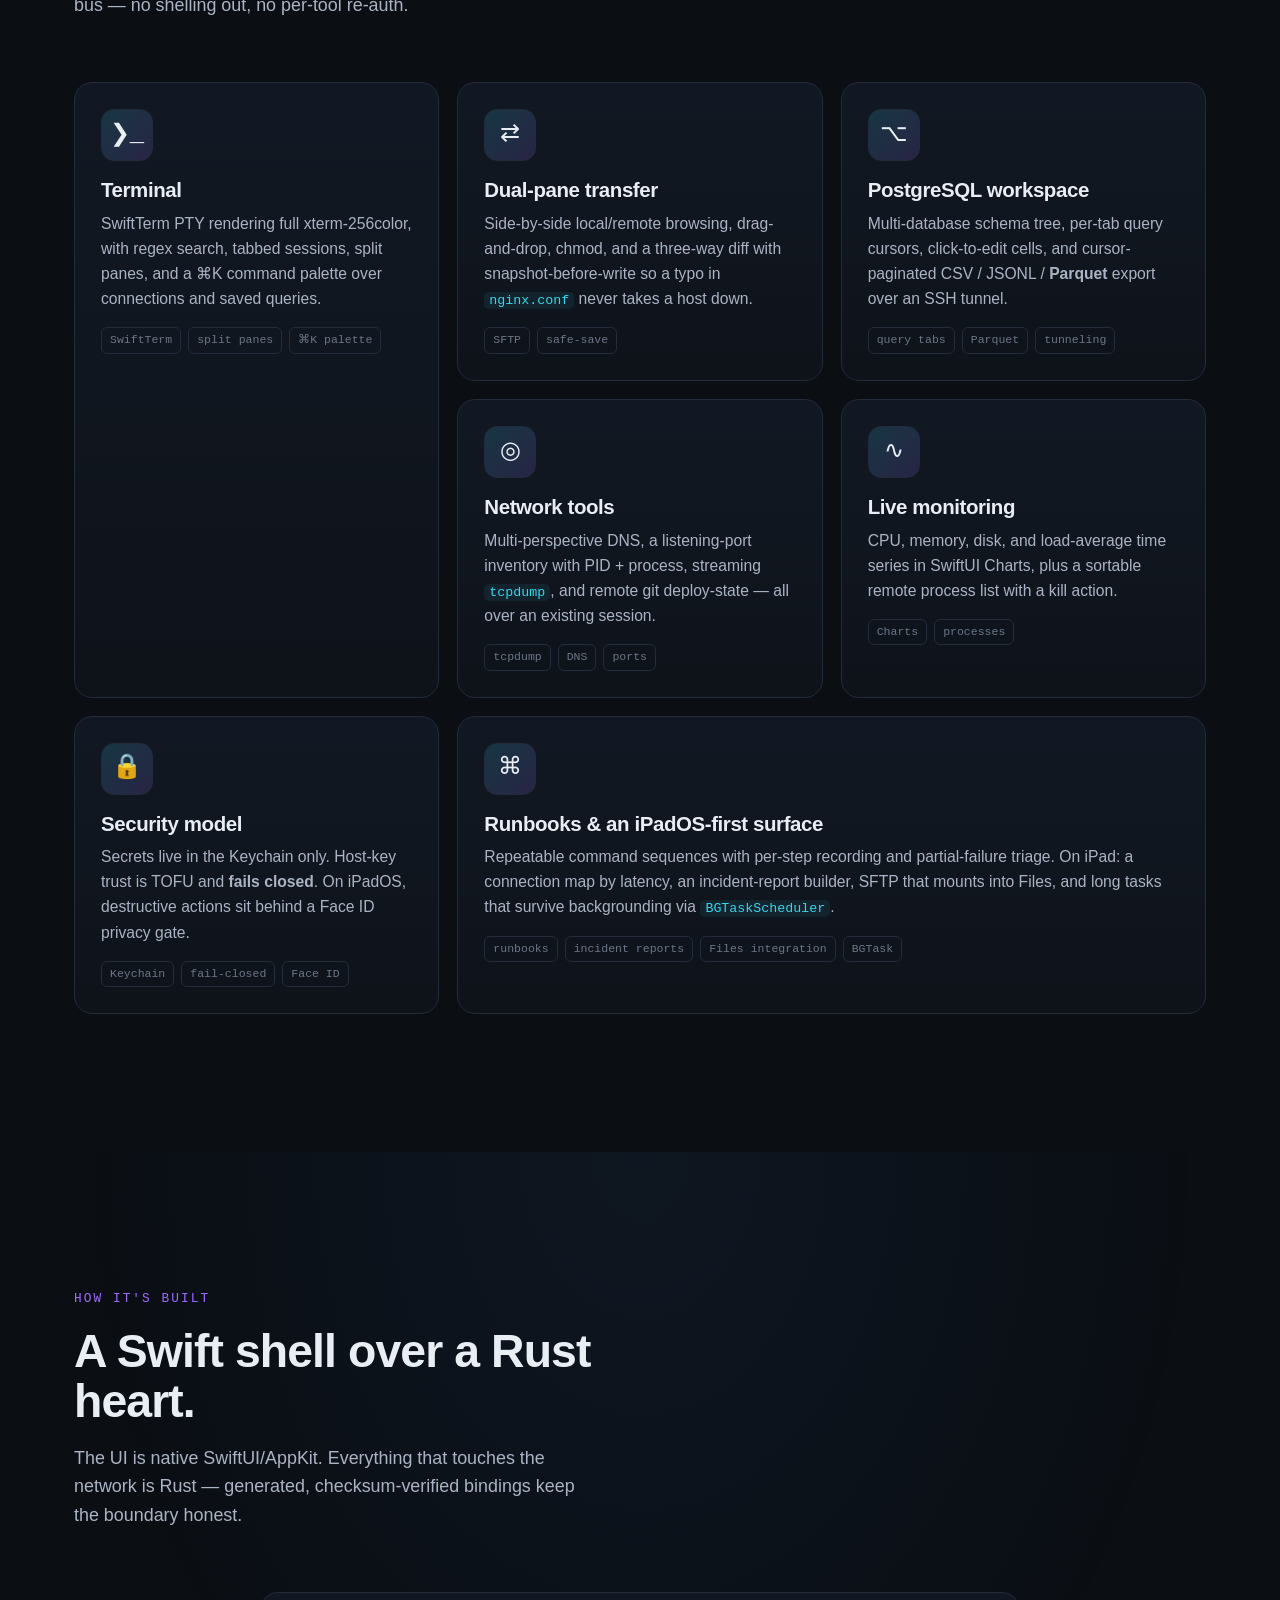
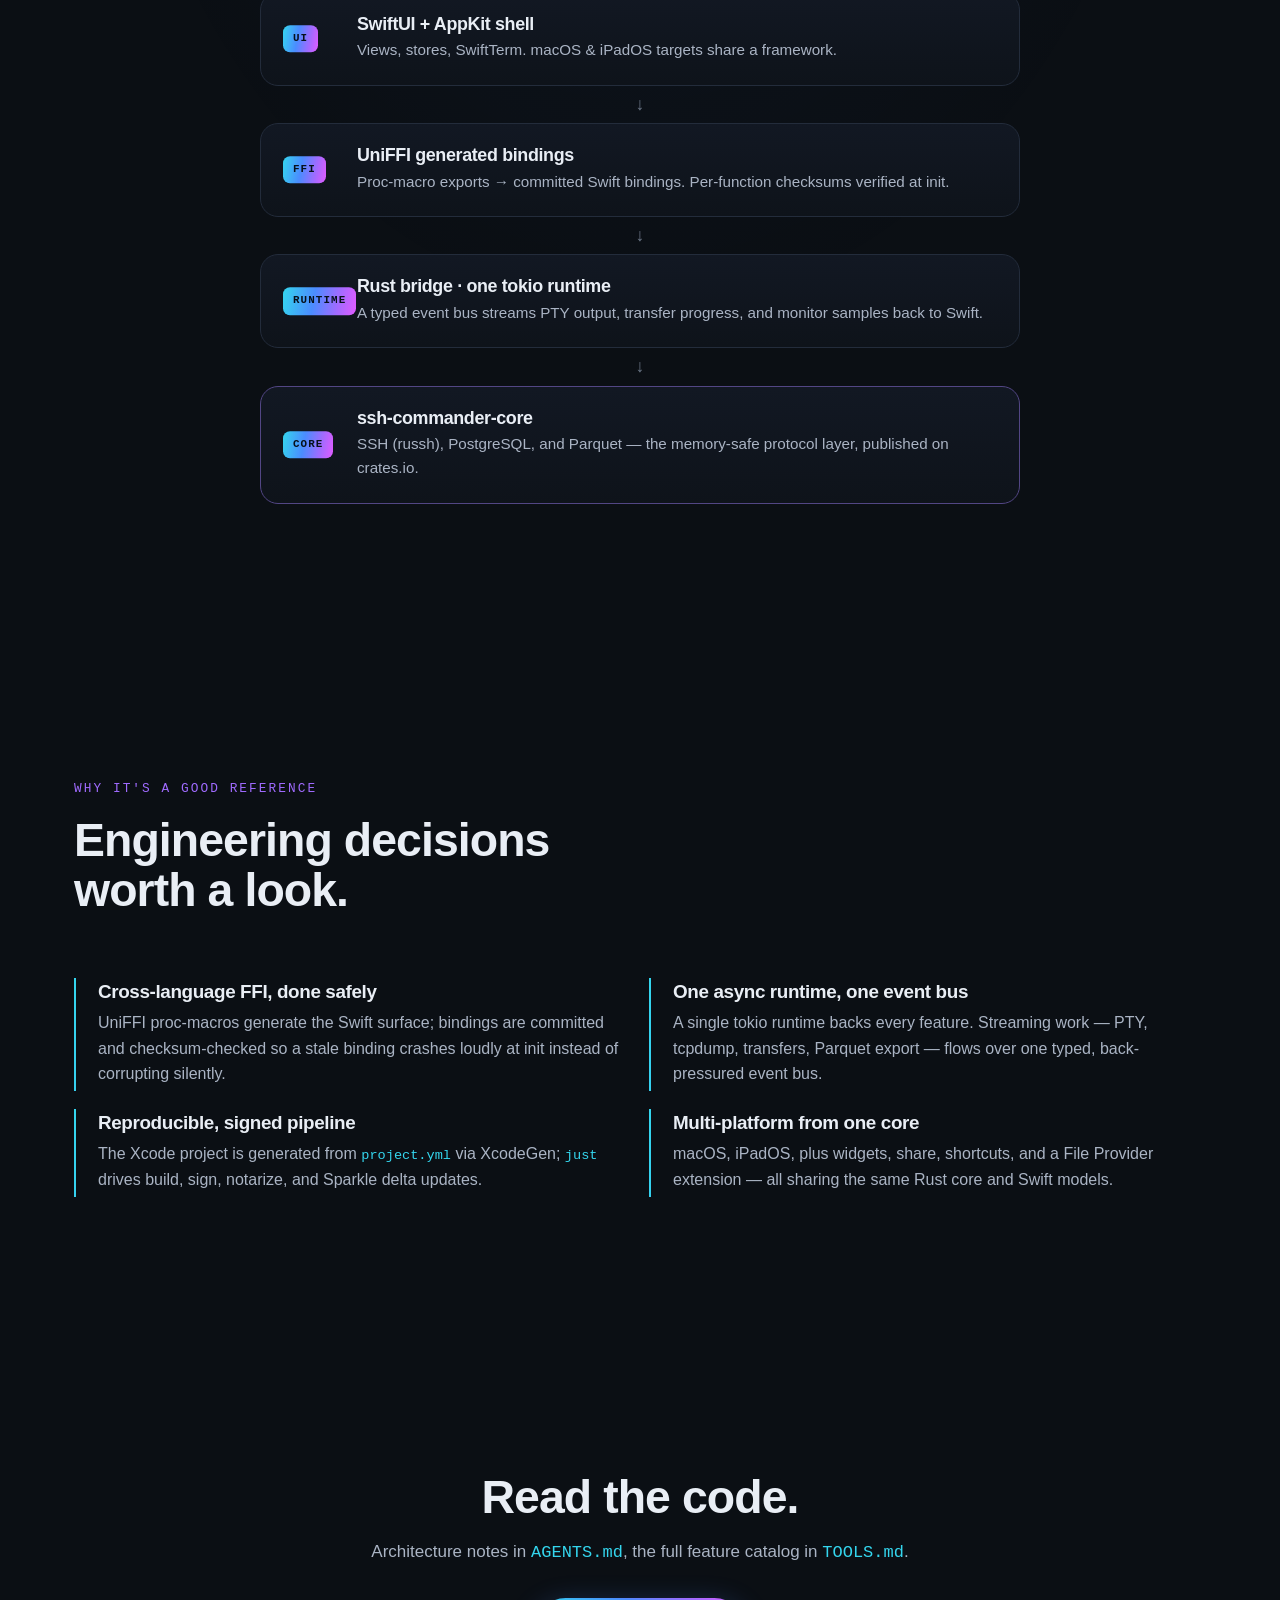
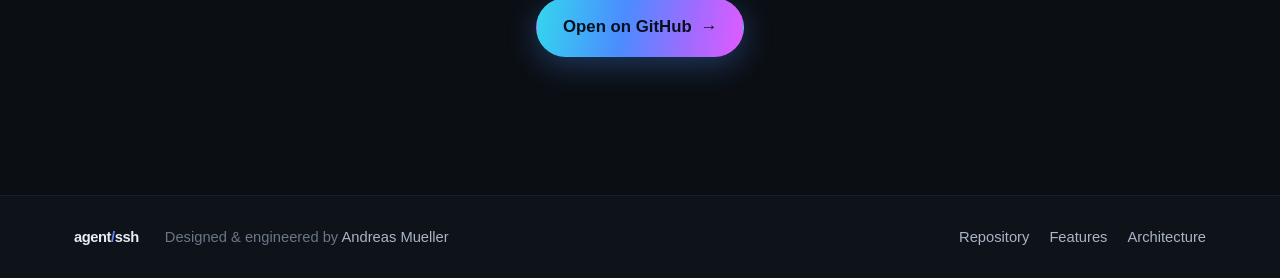
==== commit f0fa9d85: "feat: add SEO/GEO metadata, structured data, and crawler infra Add canonical + og:url, absolute OG/T" ====
--- a/site/index.html
+++ b/site/index.html
@@ -11,6 +11,9 @@
     <meta name="theme-color" content="#0B0F14" />
     <meta name="color-scheme" content="dark" />
 
+    <link rel="canonical" href="https://asmuelle.github.io/agent-ssh/" />
+    <meta name="robots" content="index, follow, max-image-preview:large, max-snippet:-1" />
+
     <!-- Open Graph / social -->
     <meta property="og:type" content="website" />
     <meta property="og:title" content="agent-ssh — SSH workspace for people who live in production" />
@@ -19,9 +22,11 @@
       content="Native macOS &amp; iPadOS. Terminal, SFTP, PostgreSQL, monitoring — over a memory-safe Rust core bridged to Swift with UniFFI."
     />
     <meta property="og:url" content="https://asmuelle.github.io/agent-ssh/" />
+    <meta property="og:locale" content="en_US" />
     <meta property="og:image" content="https://asmuelle.github.io/agent-ssh/assets/og-image.png" />
     <meta property="og:image:width" content="1200" />
     <meta property="og:image:height" content="630" />
+    <meta property="og:image:alt" content="agent-ssh — native macOS and iPadOS SSH workspace with a Rust core" />
     <meta name="twitter:card" content="summary_large_image" />
     <meta name="twitter:title" content="agent-ssh — SSH workspace for people who live in production" />
     <meta
@@ -29,11 +34,44 @@
       content="Native macOS &amp; iPadOS. Terminal, SFTP, PostgreSQL, monitoring — over a memory-safe Rust core."
     />
     <meta name="twitter:image" content="https://asmuelle.github.io/agent-ssh/assets/og-image.png" />
+    <meta name="twitter:image:alt" content="agent-ssh — native macOS and iPadOS SSH workspace with a Rust core" />
 
     <link rel="icon" type="image/png" href="assets/icon.png" />
     <link rel="apple-touch-icon" href="assets/icon.png" />
     <link rel="preload" as="image" href="assets/icon.png" fetchpriority="high" />
     <link rel="stylesheet" href="styles.css" />
+
+    <script type="application/ld+json">
+    {
+      "@context": "https://schema.org",
+      "@graph": [
+        {
+          "@type": "WebSite",
+          "@id": "https://asmuelle.github.io/agent-ssh/#website",
+          "url": "https://asmuelle.github.io/agent-ssh/",
+          "name": "agent-ssh",
+          "description": "A native macOS and iPadOS SSH workspace — terminal, SFTP, PostgreSQL, monitoring, and network tools — built on a memory-safe Rust protocol core bridged to Swift with UniFFI.",
+          "publisher": { "@id": "https://asmuelle.github.io/agent-ssh/#organization" }
+        },
+        {
+          "@type": "SoftwareApplication",
+          "@id": "https://asmuelle.github.io/agent-ssh/#software",
+          "name": "agent-ssh",
+          "url": "https://asmuelle.github.io/agent-ssh/",
+          "description": "A native macOS and iPadOS SSH workspace — terminal, SFTP, PostgreSQL, monitoring, and network tools — built on a memory-safe Rust protocol core bridged to Swift with UniFFI.",
+          "applicationCategory": "DeveloperApplication",
+          "operatingSystem": "macOS, iPadOS",
+          "publisher": { "@id": "https://asmuelle.github.io/agent-ssh/#organization" }
+        },
+        {
+          "@type": "Organization",
+          "@id": "https://asmuelle.github.io/agent-ssh/#organization",
+          "name": "agent-ssh",
+          "url": "https://asmuelle.github.io/agent-ssh/"
+        }
+      ]
+    }
+    </script>
   </head>
   <body>
     <div class="grain" aria-hidden="true"></div>
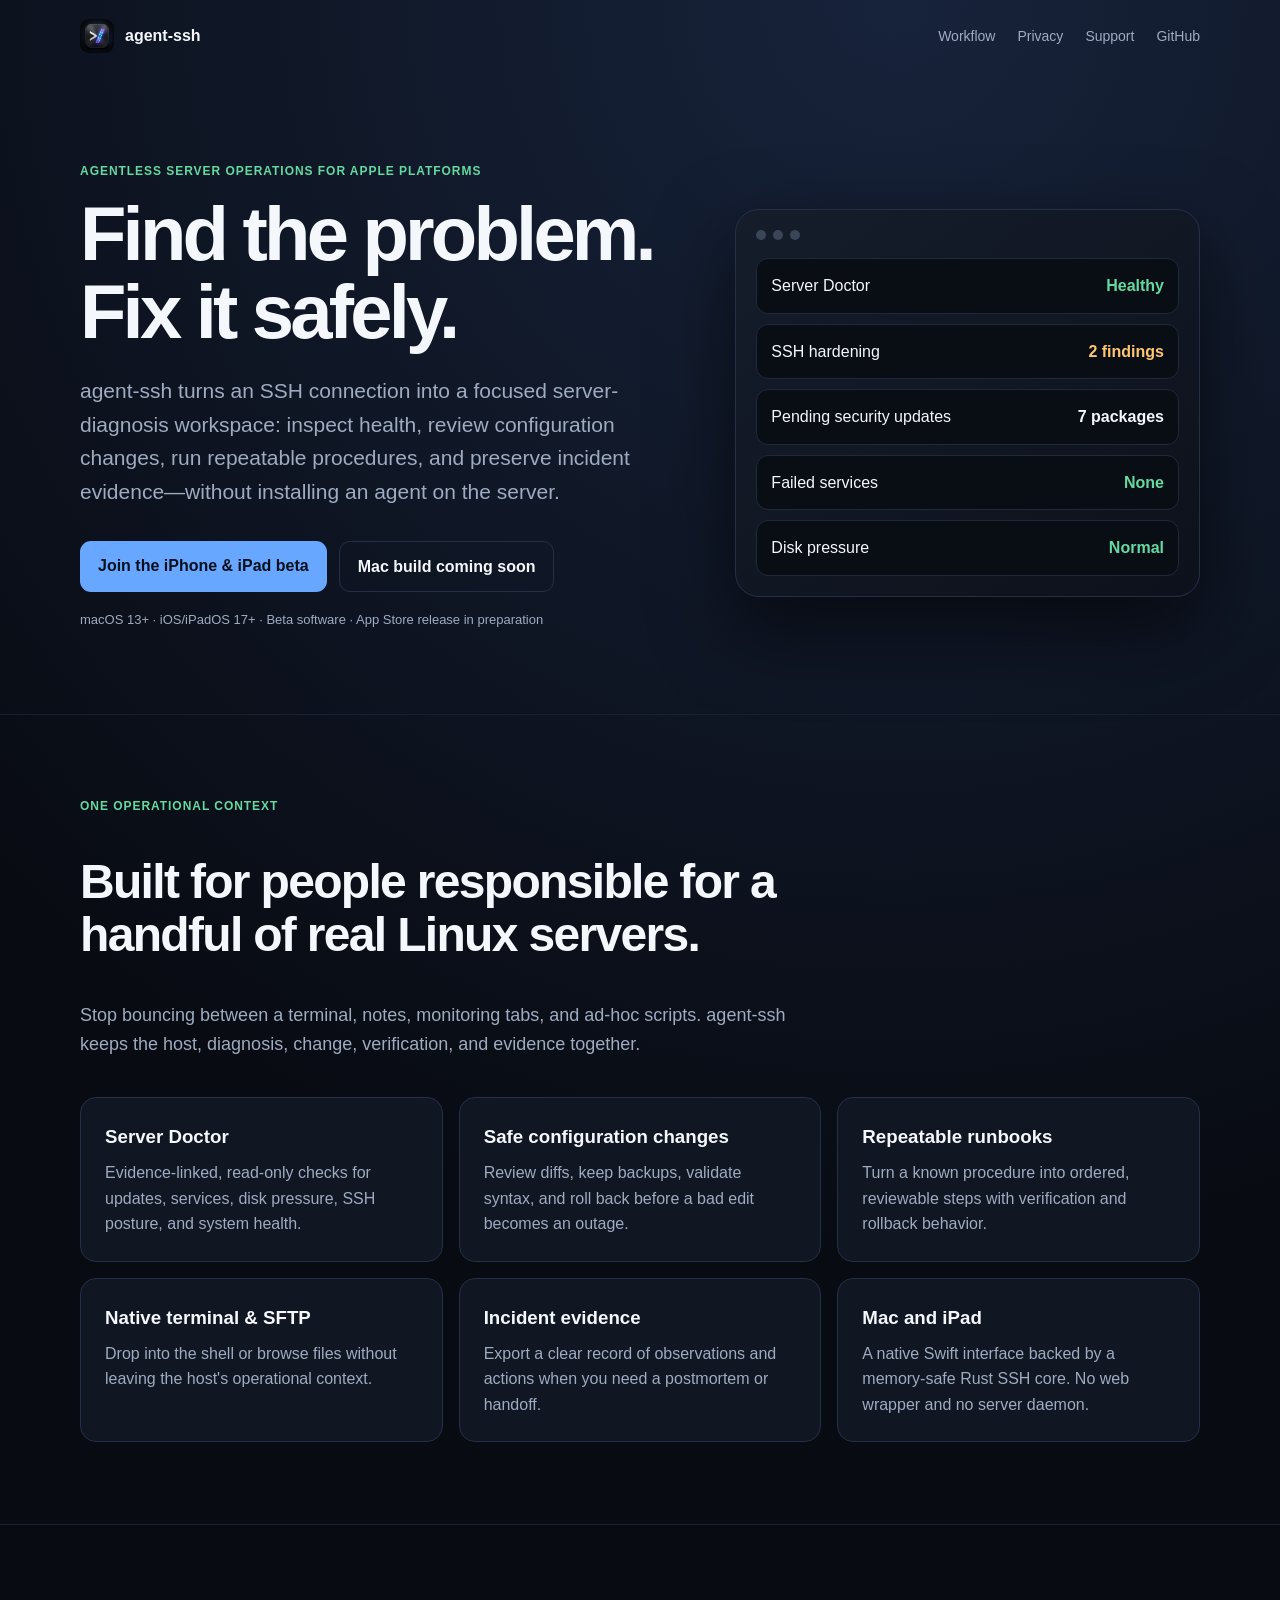
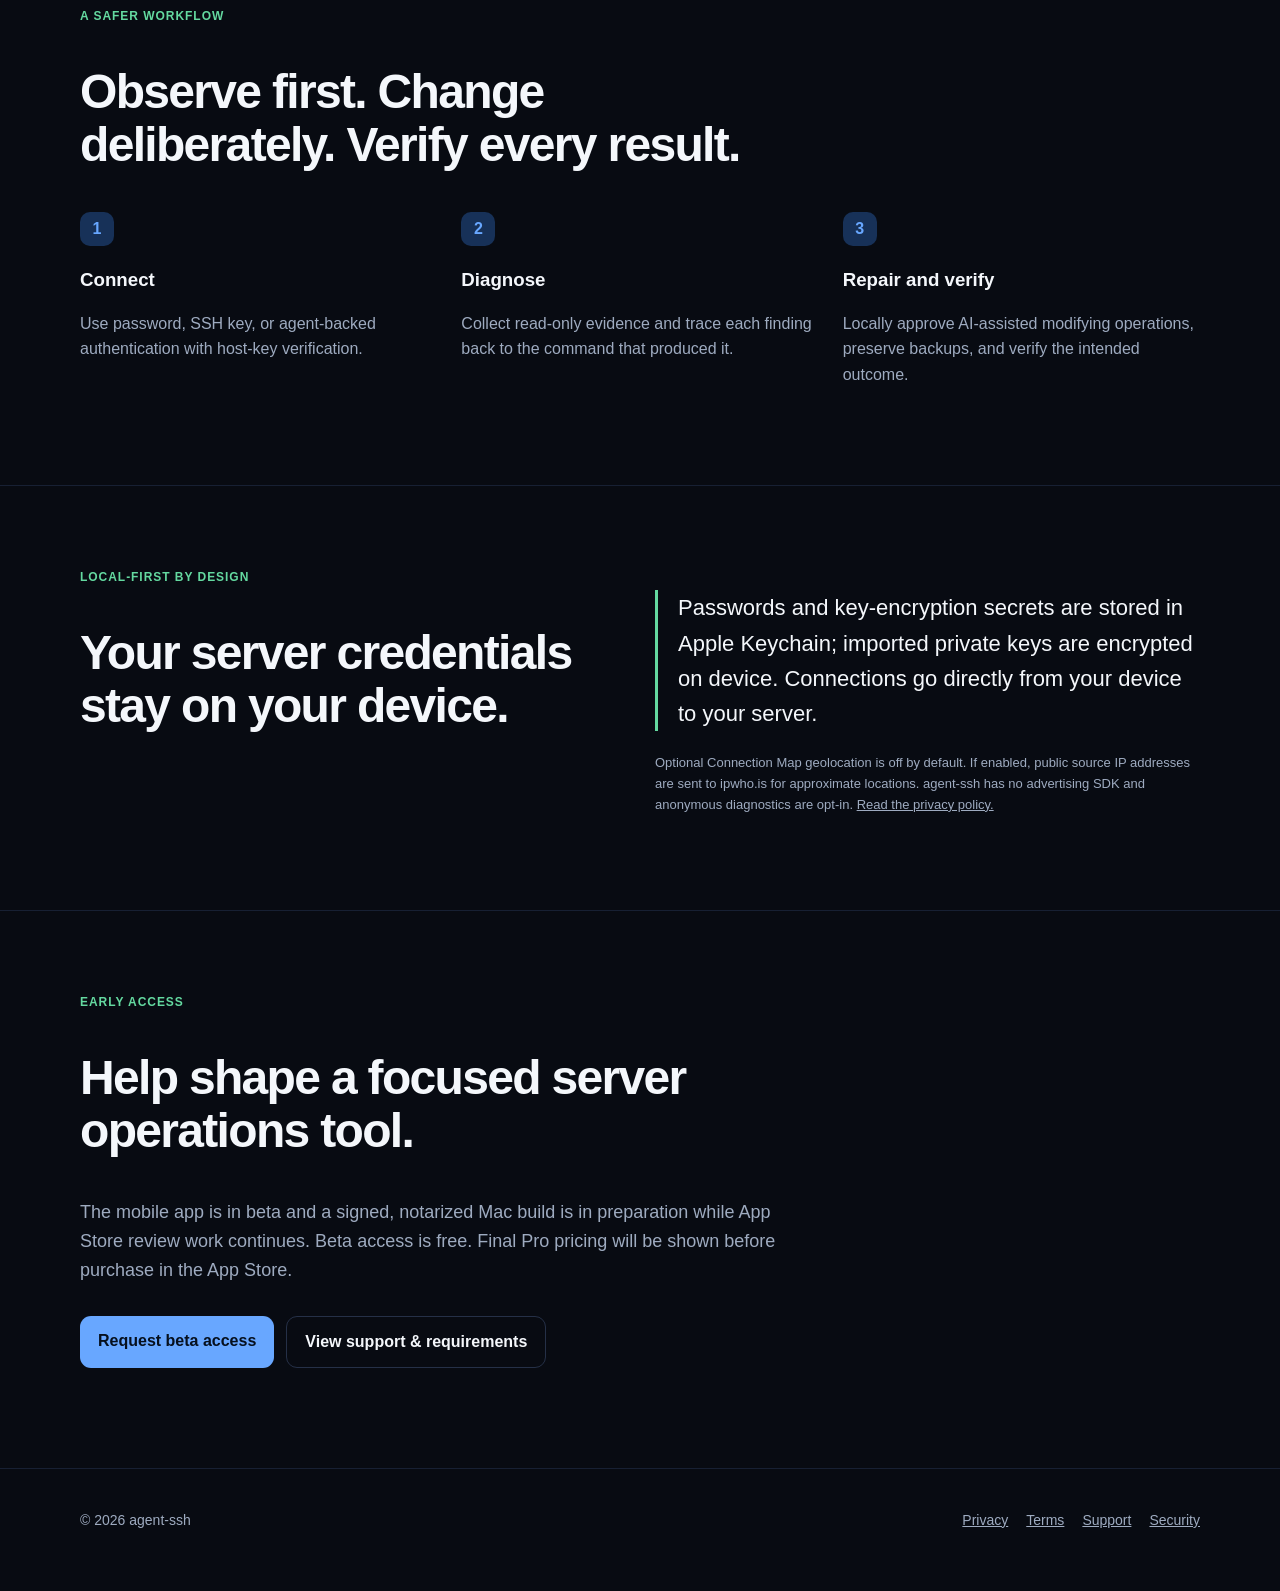
==== commit b378c440: "wip: uncommitted working tree (incl. iOS SSH identities) Snapshot so the CI-repair branch can be bui" ====
--- a/site/index.html
+++ b/site/index.html
@@ -1,359 +1,41 @@
 <!doctype html>
 <html lang="en">
-  <head>
-    <meta charset="utf-8" />
-    <meta name="viewport" content="width=device-width, initial-scale=1" />
-    <title>agent-ssh — native macOS &amp; iPadOS SSH workspace with a Rust core</title>
-    <meta
-      name="description"
-      content="A native macOS and iPadOS SSH workspace — terminal, SFTP, PostgreSQL, monitoring, and network tools — built on a memory-safe Rust protocol core bridged to Swift with UniFFI."
-    />
-    <meta name="theme-color" content="#0B0F14" />
-    <meta name="color-scheme" content="dark" />
-
-    <link rel="canonical" href="https://asmuelle.github.io/agent-ssh/" />
-    <meta name="robots" content="index, follow, max-image-preview:large, max-snippet:-1" />
-
-    <!-- Open Graph / social -->
-    <meta property="og:type" content="website" />
-    <meta property="og:title" content="agent-ssh — SSH workspace for people who live in production" />
-    <meta
-      property="og:description"
-      content="Native macOS &amp; iPadOS. Terminal, SFTP, PostgreSQL, monitoring — over a memory-safe Rust core bridged to Swift with UniFFI."
-    />
-    <meta property="og:url" content="https://asmuelle.github.io/agent-ssh/" />
-    <meta property="og:locale" content="en_US" />
-    <meta property="og:image" content="https://asmuelle.github.io/agent-ssh/assets/og-image.png" />
-    <meta property="og:image:width" content="1200" />
-    <meta property="og:image:height" content="630" />
-    <meta property="og:image:alt" content="agent-ssh — native macOS and iPadOS SSH workspace with a Rust core" />
-    <meta name="twitter:card" content="summary_large_image" />
-    <meta name="twitter:title" content="agent-ssh — SSH workspace for people who live in production" />
-    <meta
-      name="twitter:description"
-      content="Native macOS &amp; iPadOS. Terminal, SFTP, PostgreSQL, monitoring — over a memory-safe Rust core."
-    />
-    <meta name="twitter:image" content="https://asmuelle.github.io/agent-ssh/assets/og-image.png" />
-    <meta name="twitter:image:alt" content="agent-ssh — native macOS and iPadOS SSH workspace with a Rust core" />
-
-    <link rel="icon" type="image/png" href="assets/icon.png" />
-    <link rel="apple-touch-icon" href="assets/icon.png" />
-    <link rel="preload" as="image" href="assets/icon.png" fetchpriority="high" />
-    <link rel="stylesheet" href="styles.css" />
-
-    <script type="application/ld+json">
-    {
-      "@context": "https://schema.org",
-      "@graph": [
-        {
-          "@type": "WebSite",
-          "@id": "https://asmuelle.github.io/agent-ssh/#website",
-          "url": "https://asmuelle.github.io/agent-ssh/",
-          "name": "agent-ssh",
-          "description": "A native macOS and iPadOS SSH workspace — terminal, SFTP, PostgreSQL, monitoring, and network tools — built on a memory-safe Rust protocol core bridged to Swift with UniFFI.",
-          "publisher": { "@id": "https://asmuelle.github.io/agent-ssh/#organization" }
-        },
-        {
-          "@type": "SoftwareApplication",
-          "@id": "https://asmuelle.github.io/agent-ssh/#software",
-          "name": "agent-ssh",
-          "url": "https://asmuelle.github.io/agent-ssh/",
-          "description": "A native macOS and iPadOS SSH workspace — terminal, SFTP, PostgreSQL, monitoring, and network tools — built on a memory-safe Rust protocol core bridged to Swift with UniFFI.",
-          "applicationCategory": "DeveloperApplication",
-          "operatingSystem": "macOS, iPadOS",
-          "publisher": { "@id": "https://asmuelle.github.io/agent-ssh/#organization" }
-        },
-        {
-          "@type": "Organization",
-          "@id": "https://asmuelle.github.io/agent-ssh/#organization",
-          "name": "agent-ssh",
-          "url": "https://asmuelle.github.io/agent-ssh/"
-        }
-      ]
-    }
-    </script>
-  </head>
-  <body>
-    <div class="grain" aria-hidden="true"></div>
-    <div class="aurora" aria-hidden="true"></div>
-
-    <header class="site-header">
-      <nav class="nav" aria-label="Primary">
-        <a class="brand" href="#top" aria-label="agent-ssh home">
-          <img class="brand-mark" src="assets/icon.png" alt="" width="34" height="34" />
-          <span class="brand-name">agent<span class="brand-slash">/</span>ssh</span>
-        </a>
-        <ul class="nav-links">
-          <li><a href="#features">Features</a></li>
-          <li><a href="#architecture">Architecture</a></li>
-          <li><a href="#stack">Stack</a></li>
-          <li><a href="#engineering">Engineering</a></li>
-        </ul>
-        <a class="btn btn-ghost nav-cta" href="https://github.com/asmuelle/agent-ssh">
-          <svg viewBox="0 0 16 16" width="16" height="16" aria-hidden="true" fill="currentColor">
-            <path d="M8 0C3.58 0 0 3.58 0 8c0 3.54 2.29 6.53 5.47 7.59.4.07.55-.17.55-.38 0-.19-.01-.82-.01-1.49-2.01.37-2.53-.49-2.69-.94-.09-.23-.48-.94-.82-1.13-.28-.15-.68-.52-.01-.53.63-.01 1.08.58 1.23.82.72 1.21 1.87.87 2.33.66.07-.52.28-.87.51-1.07-1.78-.2-3.64-.89-3.64-3.95 0-.87.31-1.59.82-2.15-.08-.2-.36-1.02.08-2.12 0 0 .67-.21 2.2.82.64-.18 1.32-.27 2-.27.68 0 1.36.09 2 .27 1.53-1.04 2.2-.82 2.2-.82.44 1.1.16 1.92.08 2.12.51.56.82 1.27.82 2.15 0 3.07-1.87 3.75-3.65 3.95.29.25.54.73.54 1.48 0 1.07-.01 1.93-.01 2.2 0 .21.15.46.55.38A8.01 8.01 0 0016 8c0-4.42-3.58-8-8-8z"/>
-          </svg>
-          GitHub
-        </a>
-      </nav>
-    </header>
-
-    <main id="top">
-      <!-- HERO -->
-      <section class="hero" aria-labelledby="hero-heading">
-        <div class="hero-copy" data-reveal>
-          <p class="eyebrow">macOS&nbsp;·&nbsp;iPadOS&nbsp;·&nbsp;Rust&nbsp;core</p>
-          <h1 id="hero-heading">
-            The SSH workspace for people who <span class="grad">live in production</span>.
-          </h1>
-          <p class="lede">
-            A native macOS &amp; iPadOS client that folds the terminal, SFTP, a full
-            PostgreSQL workspace, monitoring, and network tools into one window —
-            running over a memory-safe <strong>Rust</strong> protocol core bridged to
-            Swift with <strong>UniFFI</strong>.
-          </p>
-          <div class="cta-row">
-            <a class="btn btn-primary" href="https://github.com/asmuelle/agent-ssh">
-              View the source
-              <span class="btn-arrow" aria-hidden="true">→</span>
-            </a>
-            <a class="btn btn-ghost" href="#architecture">How it's built</a>
-          </div>
-          <ul class="hero-chips" aria-label="At a glance">
-            <li><b>2&nbsp;platforms</b> one shared core</li>
-            <li><b>8+</b> tool surfaces</li>
-            <li><b>Rust 1.95</b> edition 2024</li>
-            <li><b>0</b> hand-edited FFI</li>
-          </ul>
-        </div>
-
-        <div class="hero-visual" data-reveal>
-          <div class="glow-icon">
-            <img src="assets/icon.png" alt="agent-ssh app icon" width="120" height="120" />
-          </div>
-          <div class="window" role="img" aria-label="Terminal session example">
-            <div class="window-bar">
-              <span class="dot dot-r"></span><span class="dot dot-y"></span><span class="dot dot-g"></span>
-              <span class="window-title">prod-edge-01 — ssh</span>
-            </div>
-            <pre class="term" aria-hidden="true"><code><span class="c-prompt">andreas@prod-edge-01</span><span class="c-path"> ~</span> <span class="c-cmd">systemctl status nginx</span>
-<span class="c-ok">●</span> nginx.service — A high performance web server
-   Active: <span class="c-ok">active (running)</span> since Tue; 14d ago
-<span class="c-prompt">andreas@prod-edge-01</span><span class="c-path"> ~</span> <span class="c-cmd">psql -c "select count(*) from events"</span>
- count
-<span class="c-dim">───────</span>
- <span class="c-num">4821934</span>
-<span class="c-prompt">andreas@prod-edge-01</span><span class="c-path"> ~</span> <span class="typed" data-type="tcpdump -lnn port 443 | rg SYN"></span><span class="caret">▋</span></code></pre>
-          </div>
-        </div>
-      </section>
-
-      <!-- STACK STRIP -->
-      <section class="stack-strip" id="stack" aria-label="Technology stack">
-        <ul class="ticker" data-reveal>
-          <li>SwiftUI</li><li>AppKit</li><li>SwiftTerm</li><li>Rust&nbsp;2024</li>
-          <li>UniFFI</li><li>tokio</li><li>russh</li><li>PostgreSQL</li>
-          <li>Parquet</li><li>Keychain</li><li>Sparkle&nbsp;2</li><li>XcodeGen</li>
-        </ul>
-      </section>
-
-      <!-- FEATURES -->
-      <section class="section" id="features" aria-labelledby="features-heading">
-        <div class="section-head" data-reveal>
-          <p class="kicker">What it does</p>
-          <h2 id="features-heading">One window, the whole operations surface.</h2>
-          <p class="section-sub">
-            Every panel is wired to the same Rust core through a typed event bus —
-            no shelling out, no per-tool re-auth.
-          </p>
-        </div>
-
-        <div class="bento">
-          <article class="card card-lg" data-reveal>
-            <div class="card-glyph">❯_</div>
-            <h3>Terminal</h3>
-            <p>
-              SwiftTerm PTY rendering full xterm-256color, with regex search, tabbed
-              sessions, split panes, and a ⌘K command palette over connections and
-              saved queries.
-            </p>
-            <ul class="tags"><li>SwiftTerm</li><li>split panes</li><li>⌘K palette</li></ul>
-          </article>
-
-          <article class="card" data-reveal>
-            <div class="card-glyph">⇄</div>
-            <h3>Dual-pane transfer</h3>
-            <p>
-              Side-by-side local/remote browsing, drag-and-drop, chmod, and a
-              three-way diff with snapshot-before-write so a typo in
-              <code>nginx.conf</code> never takes a host down.
-            </p>
-            <ul class="tags"><li>SFTP</li><li>safe-save</li></ul>
-          </article>
-
-          <article class="card" data-reveal>
-            <div class="card-glyph">⌥</div>
-            <h3>PostgreSQL workspace</h3>
-            <p>
-              Multi-database schema tree, per-tab query cursors, click-to-edit cells,
-              and cursor-paginated CSV / JSONL / <strong>Parquet</strong> export over
-              an SSH tunnel.
-            </p>
-            <ul class="tags"><li>query tabs</li><li>Parquet</li><li>tunneling</li></ul>
-          </article>
-
-          <article class="card" data-reveal>
-            <div class="card-glyph">◎</div>
-            <h3>Network tools</h3>
-            <p>
-              Multi-perspective DNS, a listening-port inventory with PID + process,
-              streaming <code>tcpdump</code>, and remote git deploy-state — all over an
-              existing session.
-            </p>
-            <ul class="tags"><li>tcpdump</li><li>DNS</li><li>ports</li></ul>
-          </article>
-
-          <article class="card" data-reveal>
-            <div class="card-glyph">∿</div>
-            <h3>Live monitoring</h3>
-            <p>
-              CPU, memory, disk, and load-average time series in SwiftUI Charts, plus a
-              sortable remote process list with a kill action.
-            </p>
-            <ul class="tags"><li>Charts</li><li>processes</li></ul>
-          </article>
-
-          <article class="card" data-reveal>
-            <div class="card-glyph">🔒</div>
-            <h3>Security model</h3>
-            <p>
-              Secrets live in the Keychain only. Host-key trust is TOFU and
-              <strong>fails closed</strong>. On iPadOS, destructive actions sit behind a
-              Face&nbsp;ID privacy gate.
-            </p>
-            <ul class="tags"><li>Keychain</li><li>fail-closed</li><li>Face ID</li></ul>
-          </article>
-
-          <article class="card card-wide" data-reveal>
-            <div class="card-glyph">⌘</div>
-            <h3>Runbooks &amp; an iPadOS-first surface</h3>
-            <p>
-              Repeatable command sequences with per-step recording and partial-failure
-              triage. On iPad: a connection map by latency, an incident-report builder,
-              SFTP that mounts into Files, and long tasks that survive backgrounding via
-              <code>BGTaskScheduler</code>.
-            </p>
-            <ul class="tags"><li>runbooks</li><li>incident reports</li><li>Files integration</li><li>BGTask</li></ul>
-          </article>
-        </div>
-      </section>
-
-      <!-- ARCHITECTURE -->
-      <section class="section section-arch" id="architecture" aria-labelledby="arch-heading">
-        <div class="section-head" data-reveal>
-          <p class="kicker">How it's built</p>
-          <h2 id="arch-heading">A Swift shell over a Rust heart.</h2>
-          <p class="section-sub">
-            The UI is native SwiftUI/AppKit. Everything that touches the network is
-            Rust — generated, checksum-verified bindings keep the boundary honest.
-          </p>
-        </div>
-
-        <div class="arch" data-reveal>
-          <div class="layer layer-ui">
-            <span class="layer-tag">UI</span>
-            <h4>SwiftUI&nbsp;+&nbsp;AppKit shell</h4>
-            <p>Views, stores, SwiftTerm. macOS &amp; iPadOS targets share a framework.</p>
-          </div>
-          <div class="arch-arrow" aria-hidden="true">↓</div>
-          <div class="layer layer-ffi">
-            <span class="layer-tag">FFI</span>
-            <h4>UniFFI generated bindings</h4>
-            <p>Proc-macro exports → committed Swift bindings. Per-function checksums verified at init.</p>
-          </div>
-          <div class="arch-arrow" aria-hidden="true">↓</div>
-          <div class="layer layer-rt">
-            <span class="layer-tag">Runtime</span>
-            <h4>Rust bridge · one tokio runtime</h4>
-            <p>A typed event bus streams PTY output, transfer progress, and monitor samples back to Swift.</p>
-          </div>
-          <div class="arch-arrow" aria-hidden="true">↓</div>
-          <div class="layer layer-core">
-            <span class="layer-tag">Core</span>
-            <h4>ssh-commander-core</h4>
-            <p>SSH (russh), PostgreSQL, and Parquet — the memory-safe protocol layer, published on crates.io.</p>
-          </div>
-        </div>
-      </section>
-
-      <!-- ENGINEERING HIGHLIGHTS -->
-      <section class="section" id="engineering" aria-labelledby="eng-heading">
-        <div class="section-head" data-reveal>
-          <p class="kicker">Why it's a good reference</p>
-          <h2 id="eng-heading">Engineering decisions worth a look.</h2>
-        </div>
-        <div class="highlights">
-          <div class="hl" data-reveal>
-            <h3>Cross-language FFI, done safely</h3>
-            <p>
-              UniFFI proc-macros generate the Swift surface; bindings are committed and
-              checksum-checked so a stale binding crashes loudly at init instead of
-              corrupting silently.
-            </p>
-          </div>
-          <div class="hl" data-reveal>
-            <h3>One async runtime, one event bus</h3>
-            <p>
-              A single tokio runtime backs every feature. Streaming work — PTY, tcpdump,
-              transfers, Parquet export — flows over one typed, back-pressured event bus.
-            </p>
-          </div>
-          <div class="hl" data-reveal>
-            <h3>Reproducible, signed pipeline</h3>
-            <p>
-              The Xcode project is generated from <code>project.yml</code> via XcodeGen;
-              <code>just</code> drives build, sign, notarize, and Sparkle delta updates.
-            </p>
-          </div>
-          <div class="hl" data-reveal>
-            <h3>Multi-platform from one core</h3>
-            <p>
-              macOS, iPadOS, plus widgets, share, shortcuts, and a File Provider
-              extension — all sharing the same Rust core and Swift models.
-            </p>
-          </div>
-        </div>
-      </section>
-
-      <!-- CTA -->
-      <section class="closing" data-reveal>
-        <h2>Read the code.</h2>
-        <p>Architecture notes in <code>AGENTS.md</code>, the full feature catalog in <code>TOOLS.md</code>.</p>
-        <a class="btn btn-primary btn-lg" href="https://github.com/asmuelle/agent-ssh">
-          Open on GitHub <span class="btn-arrow" aria-hidden="true">→</span>
-        </a>
-      </section>
-    </main>
-
-    <footer class="site-footer">
-      <div class="foot-inner">
-        <span class="foot-brand">agent<span class="brand-slash">/</span>ssh</span>
-        <span class="foot-by">Designed &amp; engineered by <a href="https://github.com/asmuelle">Andreas&nbsp;Mueller</a></span>
-        <nav class="foot-links" aria-label="Footer">
-          <a href="https://github.com/asmuelle/agent-ssh">Repository</a>
-          <a href="https://github.com/asmuelle/agent-ssh/blob/main/TOOLS.md">Features</a>
-          <a href="https://github.com/asmuelle/agent-ssh/blob/main/AGENTS.md">Architecture</a>
-        </nav>
-      </div>
-    </footer>
-
-    <script src="main.js" defer></script>
-
-    <!-- Privacy-friendly analytics (GoatCounter) -->
-    <script
-      data-goatcounter="https://asmuelle.goatcounter.com/count"
-      async
-      src="//gc.zgo.at/count.js"
-    ></script>
-  </body>
+<head>
+  <meta charset="utf-8">
+  <meta name="viewport" content="width=device-width, initial-scale=1">
+  <title>agent-ssh — Diagnose and safely fix Linux servers over SSH</title>
+  <meta name="description" content="A native macOS, iPhone, and iPad workspace for diagnosing Linux servers, reviewing safe configuration changes, running repeatable runbooks, and preserving incident evidence over SSH.">
+  <link rel="canonical" href="https://asmuelle.github.io/agent-ssh/">
+  <meta property="og:title" content="agent-ssh — Your agentless server doctor">
+  <meta property="og:description" content="Diagnose and safely fix Linux servers from Mac and iPad. No server agent required.">
+  <meta property="og:image" content="https://asmuelle.github.io/agent-ssh/assets/og-image.png">
+  <meta property="og:image:width" content="1200">
+  <meta property="og:image:height" content="630">
+  <meta property="og:image:alt" content="agent-ssh — diagnose and safely fix Linux servers over SSH">
+  <meta property="og:url" content="https://asmuelle.github.io/agent-ssh/">
+  <meta property="og:type" content="website">
+  <meta name="twitter:card" content="summary_large_image">
+  <meta name="twitter:title" content="agent-ssh — Your agentless server doctor">
+  <meta name="twitter:description" content="Diagnose and safely fix Linux servers from Mac and iPad. No server agent required.">
+  <meta name="twitter:image" content="https://asmuelle.github.io/agent-ssh/assets/og-image.png">
+  <meta name="theme-color" content="#080b12">
+  <link rel="icon" href="assets/icon.png">
+  <style>
+    :root{--bg:#080b12;--panel:#101622;--line:#253047;--text:#f4f7fb;--muted:#9eabc0;--blue:#68a7ff;--green:#64d9a0;--max:1120px}*{box-sizing:border-box}html{scroll-behavior:smooth}body{margin:0;background:radial-gradient(circle at 70% 0,#17233b 0,transparent 38%),var(--bg);color:var(--text);font:16px/1.6 -apple-system,BlinkMacSystemFont,"SF Pro Text",Inter,sans-serif}a{color:inherit}.wrap{width:min(var(--max),calc(100% - 40px));margin:auto}nav{height:72px;display:flex;align-items:center;justify-content:space-between}.brand{font-weight:750;text-decoration:none;display:flex;gap:11px;align-items:center}.brand img{width:34px;border-radius:9px}.navlinks{display:flex;gap:22px;color:var(--muted);font-size:14px}.navlinks a{text-decoration:none}.hero{padding:90px 0 70px;display:grid;grid-template-columns:1.12fr .88fr;gap:64px;align-items:center}.eyebrow{color:var(--green);font-weight:700;letter-spacing:.08em;text-transform:uppercase;font-size:12px}h1{font-size:clamp(44px,6vw,76px);line-height:1.02;letter-spacing:-.05em;margin:14px 0 24px}.lead{font-size:21px;color:var(--muted);max-width:680px}.actions{display:flex;gap:12px;flex-wrap:wrap;margin:32px 0 18px}.button{display:inline-block;padding:12px 18px;border-radius:11px;background:var(--blue);color:#06101e;text-decoration:none;font-weight:750}.button.secondary{background:transparent;color:var(--text);border:1px solid var(--line)}.fine{color:var(--muted);font-size:13px}.product{border:1px solid var(--line);background:linear-gradient(145deg,#151d2b,#0d111b);border-radius:24px;padding:20px;box-shadow:0 30px 80px #0009}.chrome{display:flex;gap:7px;margin-bottom:18px}.chrome i{width:10px;height:10px;border-radius:50%;background:#3a4558}.diagnosis{display:grid;gap:10px}.row{padding:14px;border-radius:12px;background:#090d14;border:1px solid #1f293b;display:flex;justify-content:space-between;gap:16px}.ok{color:var(--green)}.warn{color:#ffc66d}.section{padding:82px 0;border-top:1px solid #172033}.section h2{font-size:clamp(32px,4vw,48px);line-height:1.1;letter-spacing:-.035em;max-width:720px}.section>div>p{color:var(--muted);max-width:720px;font-size:18px}.grid{display:grid;grid-template-columns:repeat(3,1fr);gap:16px;margin-top:38px}.card{background:var(--panel);border:1px solid var(--line);padding:24px;border-radius:16px}.card h3{margin:0 0 8px}.card p{color:var(--muted);margin:0}.steps{counter-reset:s;display:grid;grid-template-columns:repeat(3,1fr);gap:24px;margin-top:36px}.step:before{counter-increment:s;content:counter(s);display:grid;place-items:center;width:34px;height:34px;border-radius:10px;background:#173158;color:var(--blue);font-weight:800}.step h3{margin-bottom:6px}.step p{color:var(--muted)}.trust{display:grid;grid-template-columns:1fr 1fr;gap:30px}.quote{font-size:22px;color:var(--text);padding-left:20px;border-left:3px solid var(--green)}footer{padding:40px 0 60px;border-top:1px solid #172033;color:var(--muted);font-size:14px}.foot{display:flex;justify-content:space-between;gap:20px;flex-wrap:wrap}.footlinks{display:flex;gap:18px}@media(max-width:820px){.hero,.trust{grid-template-columns:1fr}.hero{padding-top:45px}.grid,.steps{grid-template-columns:1fr}.navlinks a:not(:last-child){display:none}}
+  </style>
+</head>
+<body>
+  <header class="wrap"><nav><a class="brand" href="#top"><img src="assets/icon.png" alt=""><span>agent-ssh</span></a><div class="navlinks"><a href="#workflow">Workflow</a><a href="#privacy">Privacy</a><a href="support.html">Support</a><a href="https://github.com/asmuelle/agent-ssh">GitHub</a></div></nav></header>
+  <main id="top">
+    <section class="hero wrap">
+      <div><div class="eyebrow">Agentless server operations for Apple platforms</div><h1>Find the problem.<br>Fix it safely.</h1><p class="lead">agent-ssh turns an SSH connection into a focused server-diagnosis workspace: inspect health, review configuration changes, run repeatable procedures, and preserve incident evidence—without installing an agent on the server.</p><div class="actions"><a class="button" href="mailto:midnightssh@proton.me?subject=Midnight%20SSH%20beta">Join the iPhone &amp; iPad beta</a><a class="button secondary" href="support.html">Mac build coming soon</a></div><p class="fine">macOS 13+ · iOS/iPadOS 17+ · Beta software · App Store release in preparation</p></div>
+      <div class="product" role="img" aria-label="Server Doctor diagnosis preview"><div class="chrome"><i></i><i></i><i></i></div><div class="diagnosis"><div class="row"><span>Server Doctor</span><strong class="ok">Healthy</strong></div><div class="row"><span>SSH hardening</span><strong class="warn">2 findings</strong></div><div class="row"><span>Pending security updates</span><strong>7 packages</strong></div><div class="row"><span>Failed services</span><strong class="ok">None</strong></div><div class="row"><span>Disk pressure</span><strong class="ok">Normal</strong></div></div></div>
+    </section>
+    <section class="section"><div class="wrap"><div class="eyebrow">One operational context</div><h2>Built for people responsible for a handful of real Linux servers.</h2><p>Stop bouncing between a terminal, notes, monitoring tabs, and ad-hoc scripts. agent-ssh keeps the host, diagnosis, change, verification, and evidence together.</p><div class="grid"><article class="card"><h3>Server Doctor</h3><p>Evidence-linked, read-only checks for updates, services, disk pressure, SSH posture, and system health.</p></article><article class="card"><h3>Safe configuration changes</h3><p>Review diffs, keep backups, validate syntax, and roll back before a bad edit becomes an outage.</p></article><article class="card"><h3>Repeatable runbooks</h3><p>Turn a known procedure into ordered, reviewable steps with verification and rollback behavior.</p></article><article class="card"><h3>Native terminal &amp; SFTP</h3><p>Drop into the shell or browse files without leaving the host's operational context.</p></article><article class="card"><h3>Incident evidence</h3><p>Export a clear record of observations and actions when you need a postmortem or handoff.</p></article><article class="card"><h3>Mac and iPad</h3><p>A native Swift interface backed by a memory-safe Rust SSH core. No web wrapper and no server daemon.</p></article></div></div></section>
+    <section class="section" id="workflow"><div class="wrap"><div class="eyebrow">A safer workflow</div><h2>Observe first. Change deliberately. Verify every result.</h2><div class="steps"><div class="step"><h3>Connect</h3><p>Use password, SSH key, or agent-backed authentication with host-key verification.</p></div><div class="step"><h3>Diagnose</h3><p>Collect read-only evidence and trace each finding back to the command that produced it.</p></div><div class="step"><h3>Repair and verify</h3><p>Locally approve AI-assisted modifying operations, preserve backups, and verify the intended outcome.</p></div></div></div></section>
+    <section class="section" id="privacy"><div class="wrap trust"><div><div class="eyebrow">Local-first by design</div><h2>Your server credentials stay on your device.</h2></div><div><p class="quote">Passwords and key-encryption secrets are stored in Apple Keychain; imported private keys are encrypted on device. Connections go directly from your device to your server.</p><p class="fine">Optional Connection Map geolocation is off by default. If enabled, public source IP addresses are sent to ipwho.is for approximate locations. agent-ssh has no advertising SDK and anonymous diagnostics are opt-in. <a href="privacy.html">Read the privacy policy.</a></p></div></div></section>
+    <section class="section"><div class="wrap"><div class="eyebrow">Early access</div><h2>Help shape a focused server operations tool.</h2><p>The mobile app is in beta and a signed, notarized Mac build is in preparation while App Store review work continues. Beta access is free. Final Pro pricing will be shown before purchase in the App Store.</p><div class="actions"><a class="button" href="mailto:midnightssh@proton.me?subject=Midnight%20SSH%20beta">Request beta access</a><a class="button secondary" href="support.html">View support &amp; requirements</a></div></div></section>
+  </main>
+  <footer><div class="wrap foot"><span>© 2026 agent-ssh</span><div class="footlinks"><a href="privacy.html">Privacy</a><a href="terms.html">Terms</a><a href="support.html">Support</a><a href="https://github.com/asmuelle/agent-ssh/security">Security</a></div></div></footer>
+</body>
 </html>
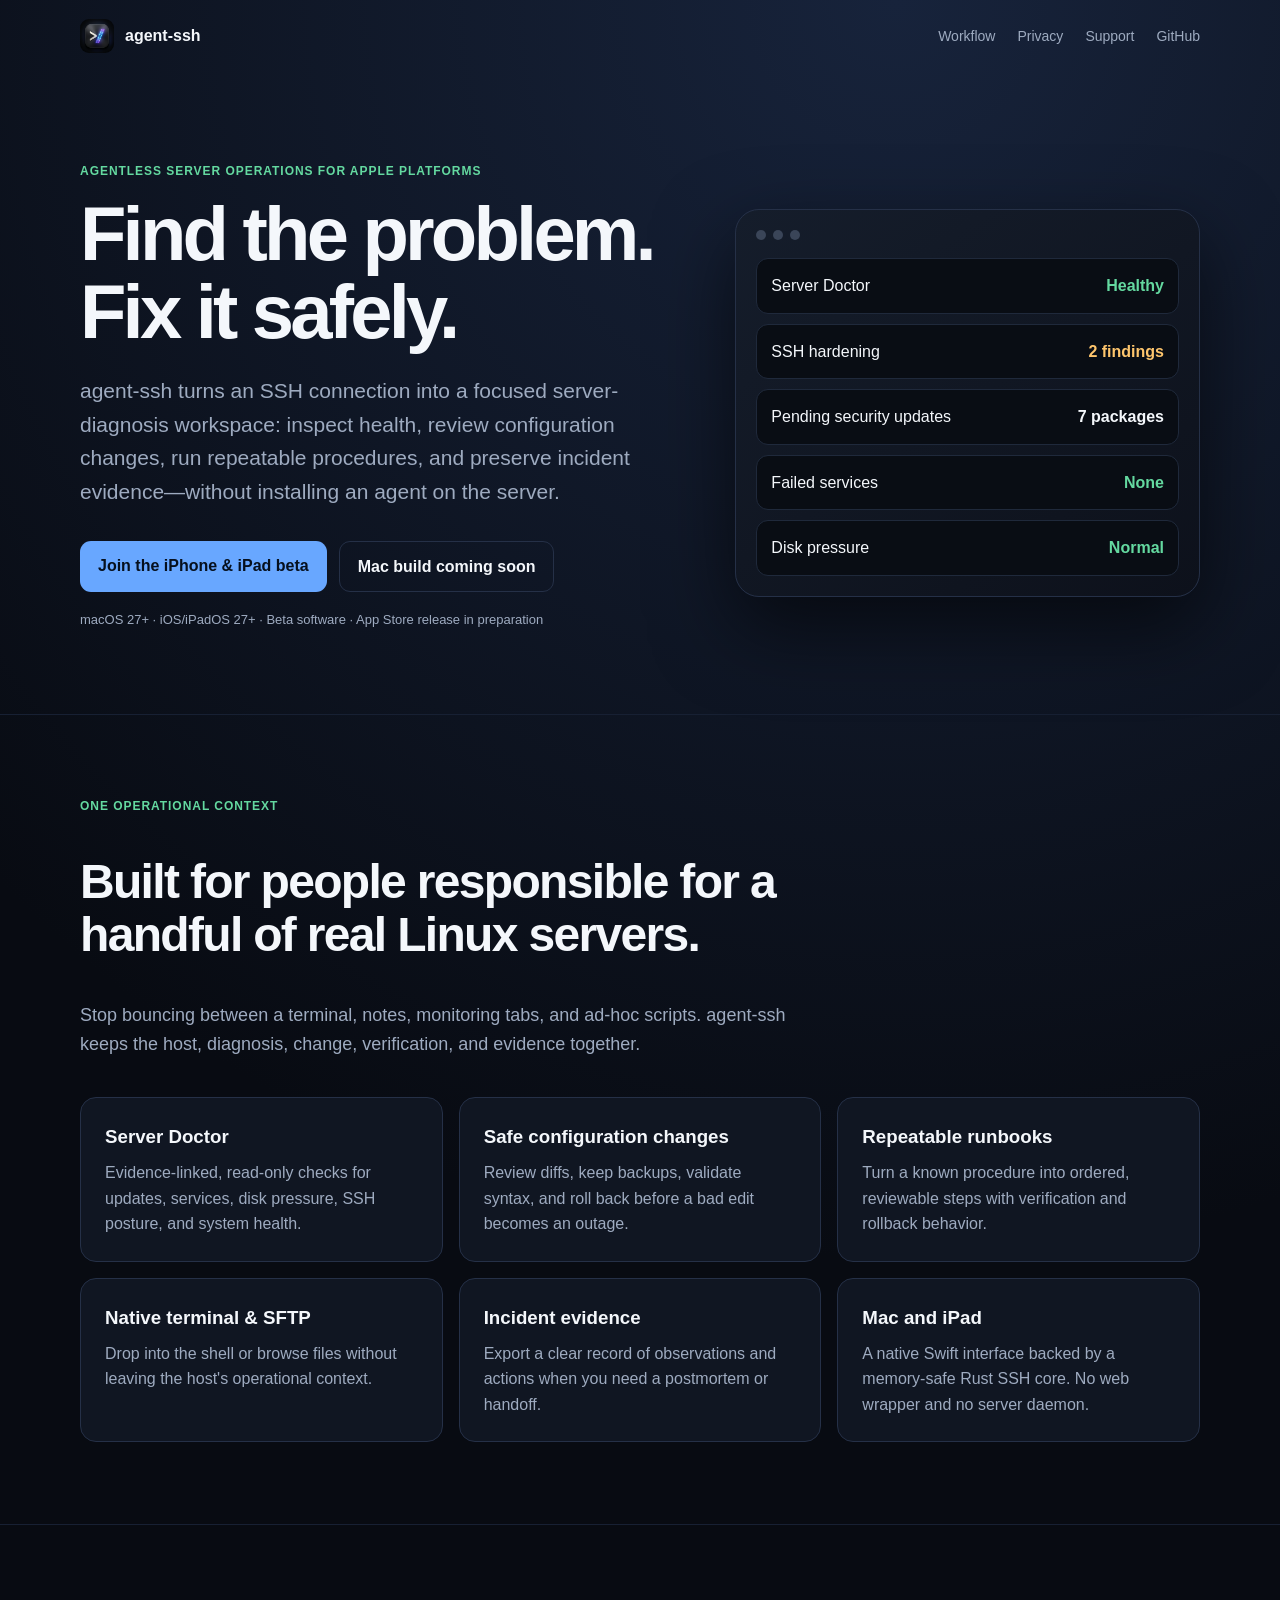
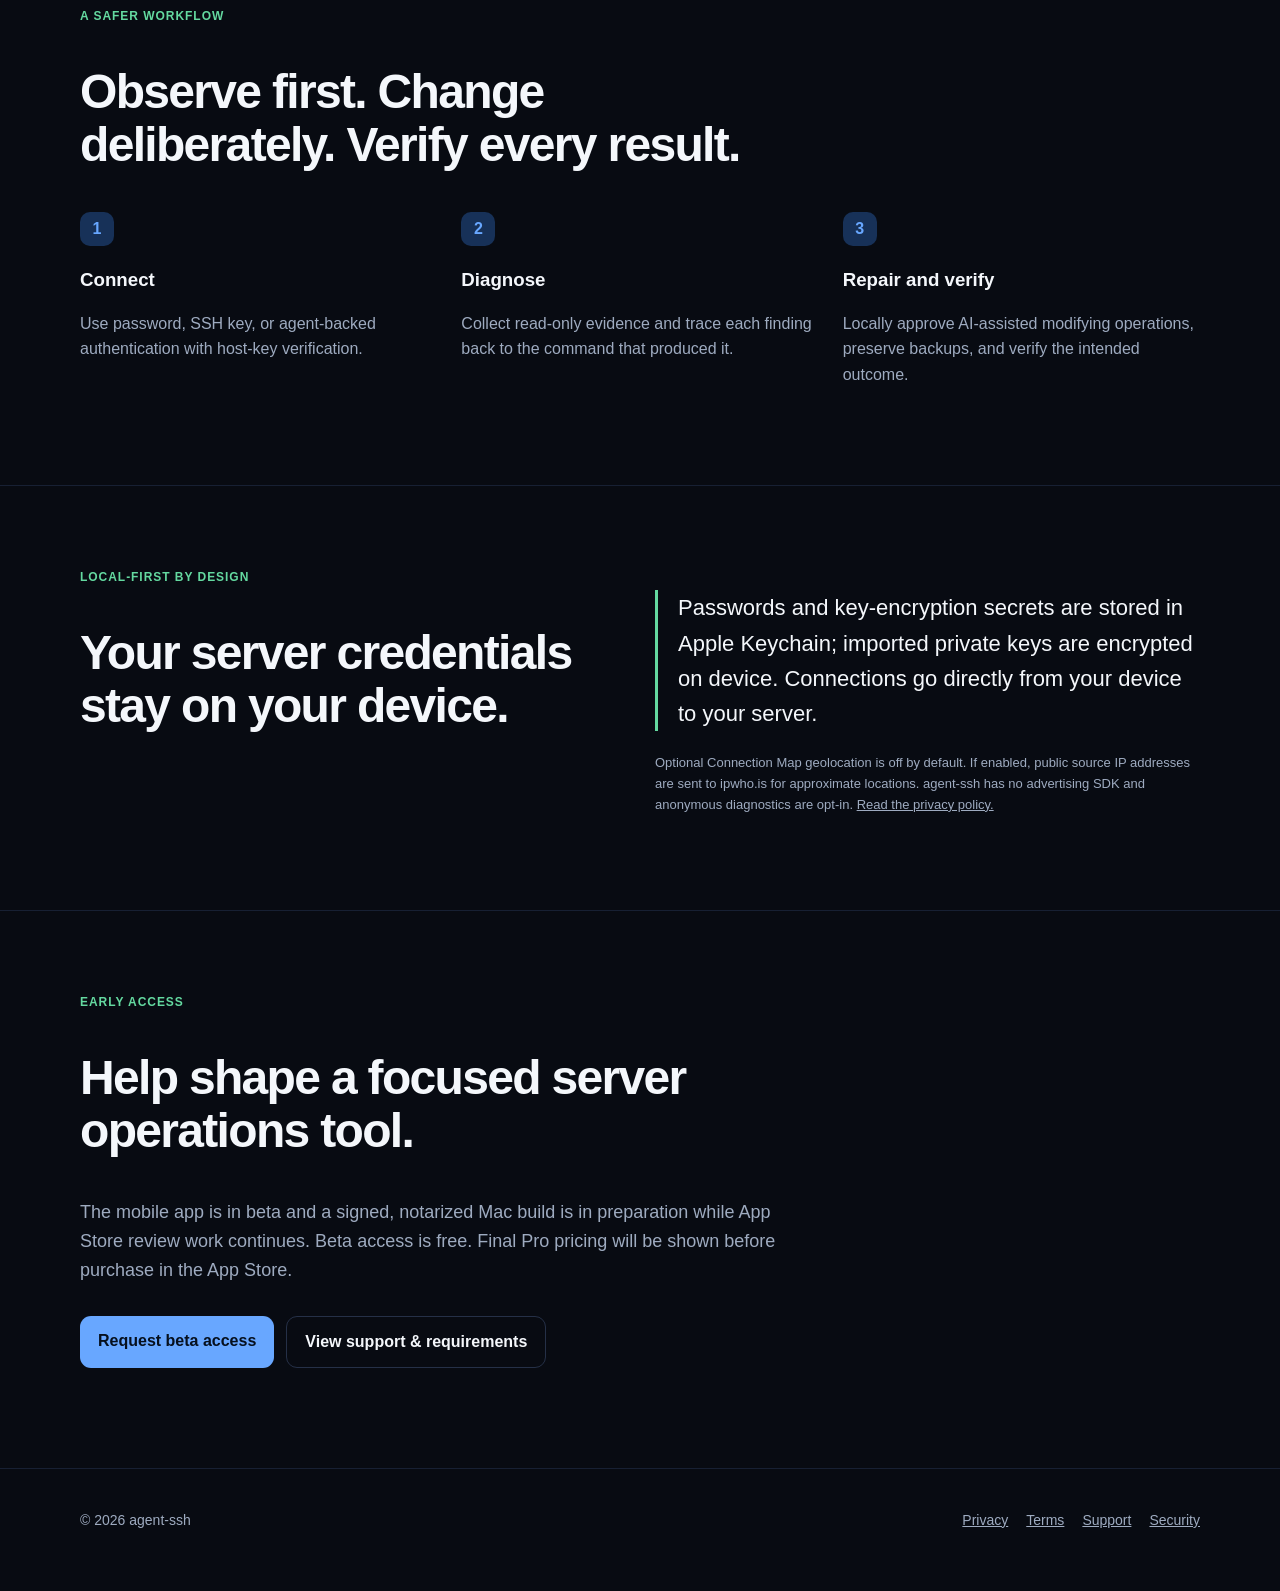
==== commit 95de8899: "build: require macOS 27 and iOS/iPadOS 27, Swift tools 6.4 Raise the deployment targets of every app" ====
--- a/site/index.html
+++ b/site/index.html
@@ -28,7 +28,7 @@
   <header class="wrap"><nav><a class="brand" href="#top"><img src="assets/icon.png" alt=""><span>agent-ssh</span></a><div class="navlinks"><a href="#workflow">Workflow</a><a href="#privacy">Privacy</a><a href="support.html">Support</a><a href="https://github.com/asmuelle/agent-ssh">GitHub</a></div></nav></header>
   <main id="top">
     <section class="hero wrap">
-      <div><div class="eyebrow">Agentless server operations for Apple platforms</div><h1>Find the problem.<br>Fix it safely.</h1><p class="lead">agent-ssh turns an SSH connection into a focused server-diagnosis workspace: inspect health, review configuration changes, run repeatable procedures, and preserve incident evidence—without installing an agent on the server.</p><div class="actions"><a class="button" href="mailto:midnightssh@proton.me?subject=Midnight%20SSH%20beta">Join the iPhone &amp; iPad beta</a><a class="button secondary" href="support.html">Mac build coming soon</a></div><p class="fine">macOS 13+ · iOS/iPadOS 17+ · Beta software · App Store release in preparation</p></div>
+      <div><div class="eyebrow">Agentless server operations for Apple platforms</div><h1>Find the problem.<br>Fix it safely.</h1><p class="lead">agent-ssh turns an SSH connection into a focused server-diagnosis workspace: inspect health, review configuration changes, run repeatable procedures, and preserve incident evidence—without installing an agent on the server.</p><div class="actions"><a class="button" href="mailto:midnightssh@proton.me?subject=Midnight%20SSH%20beta">Join the iPhone &amp; iPad beta</a><a class="button secondary" href="support.html">Mac build coming soon</a></div><p class="fine">macOS 27+ · iOS/iPadOS 27+ · Beta software · App Store release in preparation</p></div>
       <div class="product" role="img" aria-label="Server Doctor diagnosis preview"><div class="chrome"><i></i><i></i><i></i></div><div class="diagnosis"><div class="row"><span>Server Doctor</span><strong class="ok">Healthy</strong></div><div class="row"><span>SSH hardening</span><strong class="warn">2 findings</strong></div><div class="row"><span>Pending security updates</span><strong>7 packages</strong></div><div class="row"><span>Failed services</span><strong class="ok">None</strong></div><div class="row"><span>Disk pressure</span><strong class="ok">Normal</strong></div></div></div>
     </section>
     <section class="section"><div class="wrap"><div class="eyebrow">One operational context</div><h2>Built for people responsible for a handful of real Linux servers.</h2><p>Stop bouncing between a terminal, notes, monitoring tabs, and ad-hoc scripts. agent-ssh keeps the host, diagnosis, change, verification, and evidence together.</p><div class="grid"><article class="card"><h3>Server Doctor</h3><p>Evidence-linked, read-only checks for updates, services, disk pressure, SSH posture, and system health.</p></article><article class="card"><h3>Safe configuration changes</h3><p>Review diffs, keep backups, validate syntax, and roll back before a bad edit becomes an outage.</p></article><article class="card"><h3>Repeatable runbooks</h3><p>Turn a known procedure into ordered, reviewable steps with verification and rollback behavior.</p></article><article class="card"><h3>Native terminal &amp; SFTP</h3><p>Drop into the shell or browse files without leaving the host's operational context.</p></article><article class="card"><h3>Incident evidence</h3><p>Export a clear record of observations and actions when you need a postmortem or handoff.</p></article><article class="card"><h3>Mac and iPad</h3><p>A native Swift interface backed by a memory-safe Rust SSH core. No web wrapper and no server daemon.</p></article></div></div></section>
